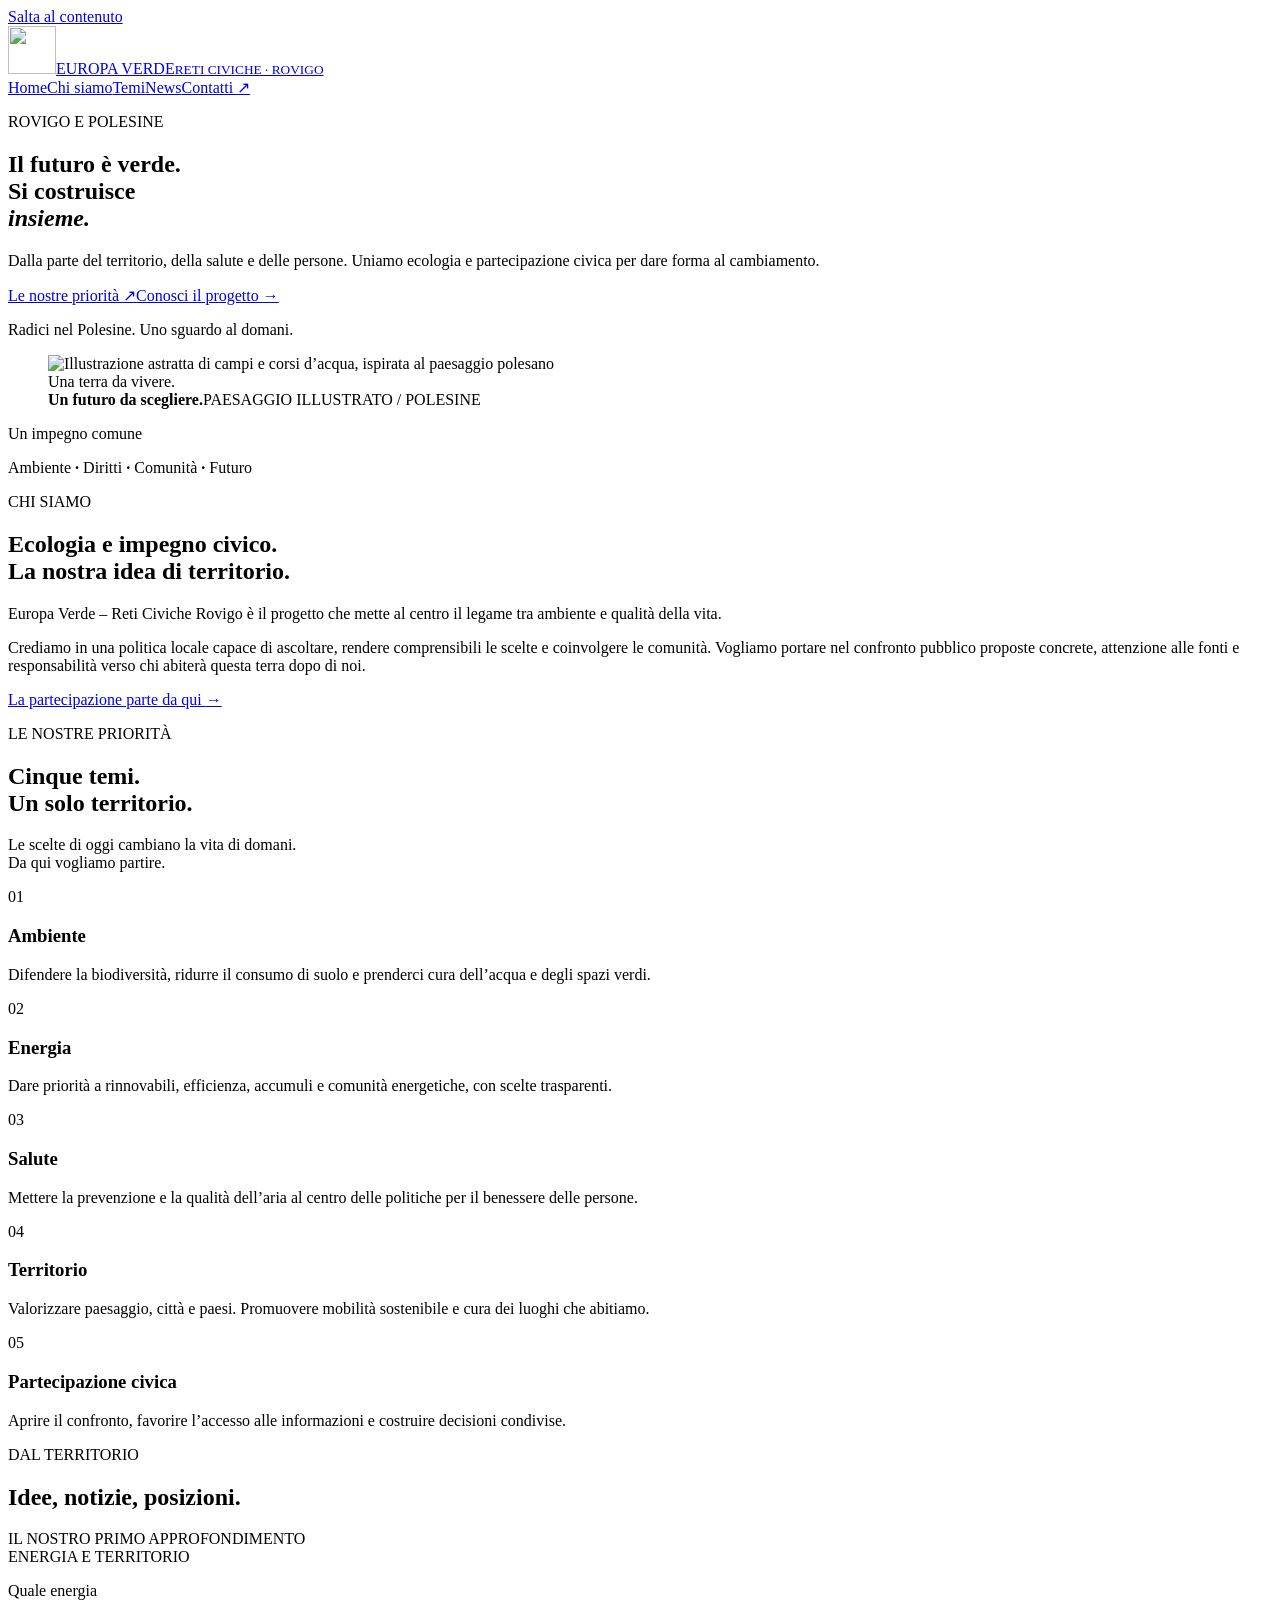
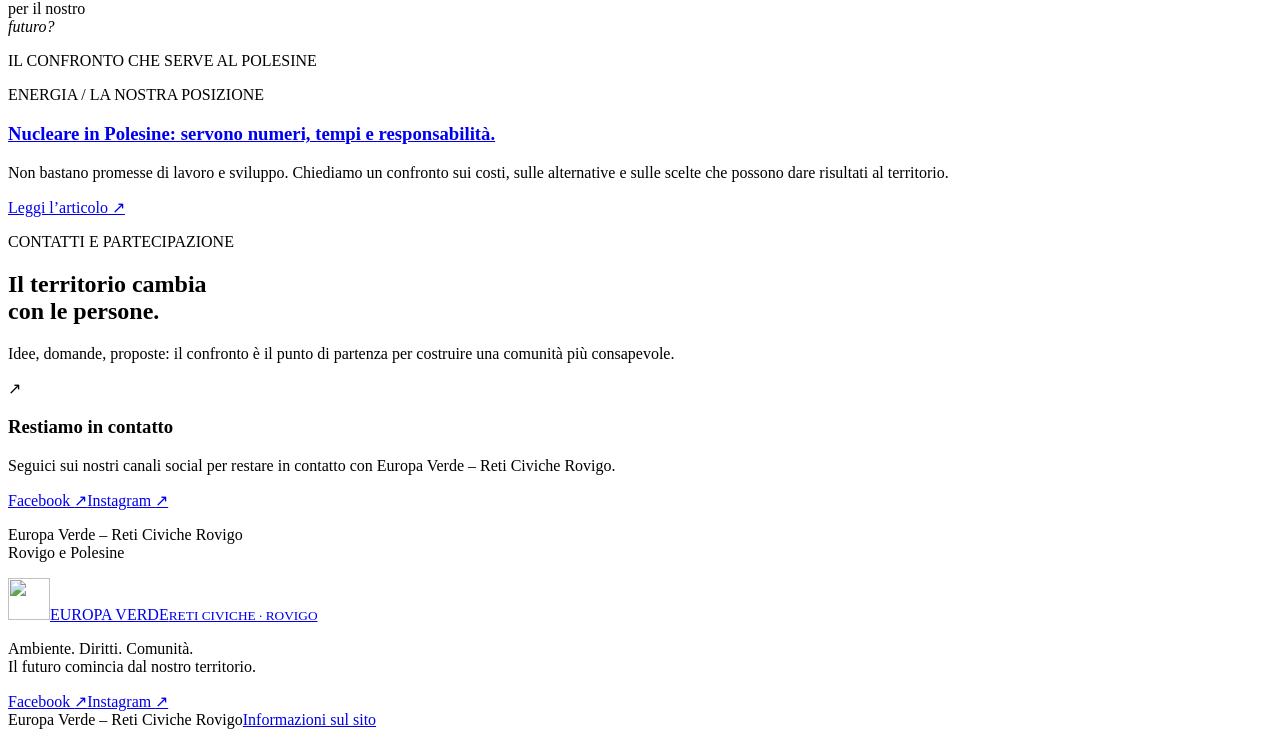
==== index.html @ 2b129eee "Pubblica sito: home" ====
<!doctype html>
<html lang="it"><head><meta charset="utf-8"><meta name="viewport" content="width=device-width, initial-scale=1"><meta name="theme-color" content="#164f3b"><title>Europa Verde – Reti Civiche Rovigo</title><meta name="description" content="Ambiente, energia, salute, territorio e partecipazione civica. Idee e proposte per il futuro di Rovigo e del Polesine."><meta property="og:title" content="Europa Verde – Reti Civiche Rovigo"><meta property="og:description" content="Ambiente, energia, salute, territorio e partecipazione civica. Idee e proposte per il futuro di Rovigo e del Polesine."><meta property="og:locale" content="it_IT"><meta property="og:type" content="website"><link rel="icon" href="assets/img/logo-europa-verde-rovigo.jpg" type="image/jpeg"><link rel="stylesheet" href="assets/css/style.css"><script src="assets/js/main.js" defer></script></head><body><a class="skip" href="#contenuto">Salta al contenuto</a><header class="site-header"><div class="wrap header-inner"><a class="brand" href="index.html" aria-label="Europa Verde – Reti Civiche Rovigo, home"><img src="assets/img/logo-europa-verde-rovigo.jpg" width="48" height="48" alt=""><span>EUROPA VERDE<small>RETI CIVICHE · ROVIGO</small></span></a><button class="menu-toggle" type="button" aria-controls="menu" aria-expanded="false" hidden>Menu <span aria-hidden="true">☰</span></button><nav id="menu" aria-label="Navigazione principale"><a href="index.html" aria-current="page">Home</a><a href="#chi-siamo">Chi siamo</a><a href="#temi">Temi</a><a href="#news">News</a><a class="nav-contact" href="#contatti">Contatti <span aria-hidden="true">↗</span></a></nav></div></header><main id="contenuto"><section class="hero wrap" aria-labelledby="hero-title"><div class="hero-copy"><p class="eyebrow"><span class="dot"></span> ROVIGO E POLESINE</p><h1 id="hero-title">Il futuro è verde.<br> Si costruisce<br>  <em>insieme.</em></h1><p class="lead">Dalla parte del territorio, della salute e delle persone. Uniamo ecologia e partecipazione civica per dare forma al cambiamento.</p><div class="actions"><a class="button" href="#temi">Le nostre priorità <span aria-hidden="true">↗</span></a><a class="text-link" href="#chi-siamo">Conosci il progetto <span aria-hidden="true">→</span></a></div><p class="hero-note">Radici nel Polesine. Uno sguardo al domani.</p></div><figure class="hero-art"><img src="assets/img/polesine.svg" width="800" height="880" alt="Illustrazione astratta di campi e corsi d’acqua, ispirata al paesaggio polesano"><figcaption>Una terra da vivere.<br> <strong>Un futuro da scegliere.</strong><span>PAESAGGIO ILLUSTRATO / POLESINE</span></figcaption></figure></section>
<div class="values-band"><div class="wrap"><span>Un impegno comune</span><p>Ambiente <b>·</b> Diritti <b>·</b> Comunità <b>·</b> Futuro</p></div></div>
<section id="chi-siamo" class="wrap section about"><div><p class="eyebrow">CHI SIAMO</p><h2>Ecologia e impegno civico.<br> La nostra idea di territorio.</h2></div><div><p class="large-copy">Europa Verde – Reti Civiche Rovigo è il progetto che mette al centro il legame tra ambiente e qualità della vita.</p><p>Crediamo in una politica locale capace di ascoltare, rendere comprensibili le scelte e coinvolgere le comunità. Vogliamo portare nel confronto pubblico proposte concrete, attenzione alle fonti e responsabilità verso chi abiterà questa terra dopo di noi.</p><a class="text-link" href="#contatti">La partecipazione parte da qui <span aria-hidden="true">→</span></a></div></section>
<section id="temi" class="themes section"><div class="wrap"><div class="section-heading"><div><p class="eyebrow">LE NOSTRE PRIORITÀ</p><h2>Cinque temi.<br> Un solo territorio.</h2></div><p>Le scelte di oggi cambiano la vita di domani.<br> Da qui vogliamo partire.</p></div><div class="theme-grid"><article class="theme"><span class="theme-number">01</span><h3>Ambiente</h3><p>Difendere la biodiversità, ridurre il consumo di suolo e prenderci cura dell’acqua e degli spazi verdi.</p></article><article class="theme"><span class="theme-number">02</span><h3>Energia</h3><p>Dare priorità a rinnovabili, efficienza, accumuli e comunità energetiche, con scelte trasparenti.</p></article><article class="theme"><span class="theme-number">03</span><h3>Salute</h3><p>Mettere la prevenzione e la qualità dell’aria al centro delle politiche per il benessere delle persone.</p></article><article class="theme"><span class="theme-number">04</span><h3>Territorio</h3><p>Valorizzare paesaggio, città e paesi. Promuovere mobilità sostenibile e cura dei luoghi che abitiamo.</p></article><article class="theme"><span class="theme-number">05</span><h3>Partecipazione civica</h3><p>Aprire il confronto, favorire l’accesso alle informazioni e costruire decisioni condivise.</p></article></div></div></section>
<section id="news" class="wrap section"><div class="section-heading"><div><p class="eyebrow">DAL TERRITORIO</p><h2>Idee, notizie, posizioni.</h2></div><span class="section-label">IL NOSTRO PRIMO APPROFONDIMENTO</span></div><article class="news-feature"><div class="news-visual" aria-hidden="true"><span>ENERGIA E TERRITORIO</span><p>Quale energia<br> per il nostro<br> <em>futuro?</em></p><div class="orb"></div><span>IL CONFRONTO CHE SERVE AL POLESINE</span></div><div class="news-copy"><p class="eyebrow">ENERGIA <span class="separator">/</span> LA NOSTRA POSIZIONE</p><h3><a href="article-nucleare.html">Nucleare in Polesine: servono numeri, tempi e responsabilità.</a></h3><p>Non bastano promesse di lavoro e sviluppo. Chiediamo un confronto sui costi, sulle alternative e sulle scelte che possono dare risultati al territorio.</p><a class="text-link" href="article-nucleare.html">Leggi l’articolo <span aria-hidden="true">↗</span></a></div></article></section>
<section id="contatti" class="contact section"><div class="wrap contact-inner"><div><p class="eyebrow">CONTATTI E PARTECIPAZIONE</p><h2>Il territorio cambia<br> con le persone.</h2><p>Idee, domande, proposte: il confronto è il punto di partenza per costruire una comunità più consapevole.</p></div><div class="contact-panel"><span class="contact-symbol" aria-hidden="true">↗</span><h3>Restiamo in contatto</h3><p>Seguici sui nostri canali social per restare in contatto con Europa Verde – Reti Civiche Rovigo.</p><nav class="social-links" aria-label="Canali social"><a href="https://www.facebook.com/VerdiRetiCivichePolesine">Facebook <span aria-hidden="true">↗</span></a><a href="https://www.instagram.com/verdi_reticiviche/">Instagram <span aria-hidden="true">↗</span></a></nav><p class="small">Europa Verde – Reti Civiche Rovigo<br> Rovigo e Polesine</p></div></div></section></main><footer class="site-footer"><div class="wrap footer-top"><a class="brand" href="index.html"><img src="assets/img/logo-europa-verde-rovigo.jpg" width="42" height="42" alt=""><span>EUROPA VERDE<small>RETI CIVICHE · ROVIGO</small></span></a><p>Ambiente. Diritti. Comunità.<br> Il futuro comincia dal nostro territorio.</p><nav class="social-links" aria-label="Canali social"><a href="https://www.facebook.com/VerdiRetiCivichePolesine">Facebook <span aria-hidden="true">↗</span></a><a href="https://www.instagram.com/verdi_reticiviche/">Instagram <span aria-hidden="true">↗</span></a></nav></div><div class="wrap footer-bottom"><span>Europa Verde – Reti Civiche Rovigo</span><span><a href="privacy.html">Informazioni sul sito</a></span></div></footer></body></html>
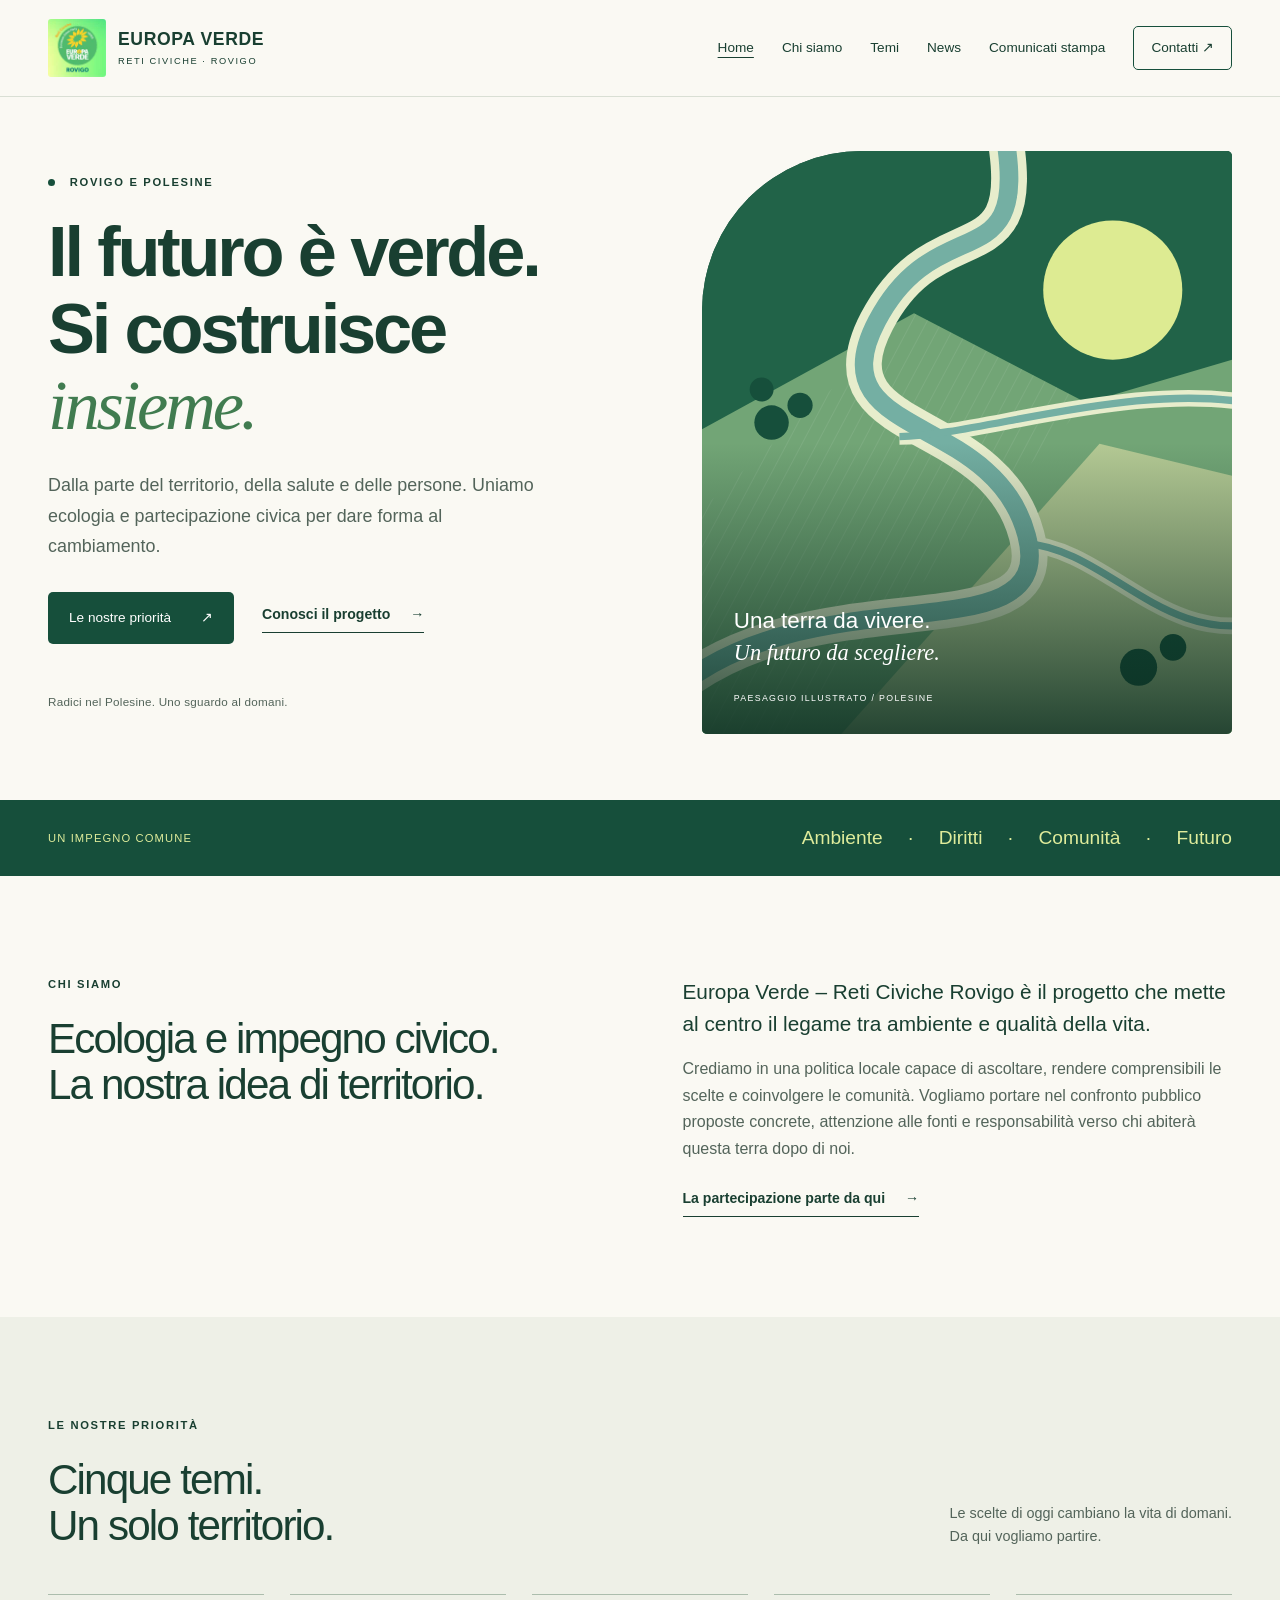
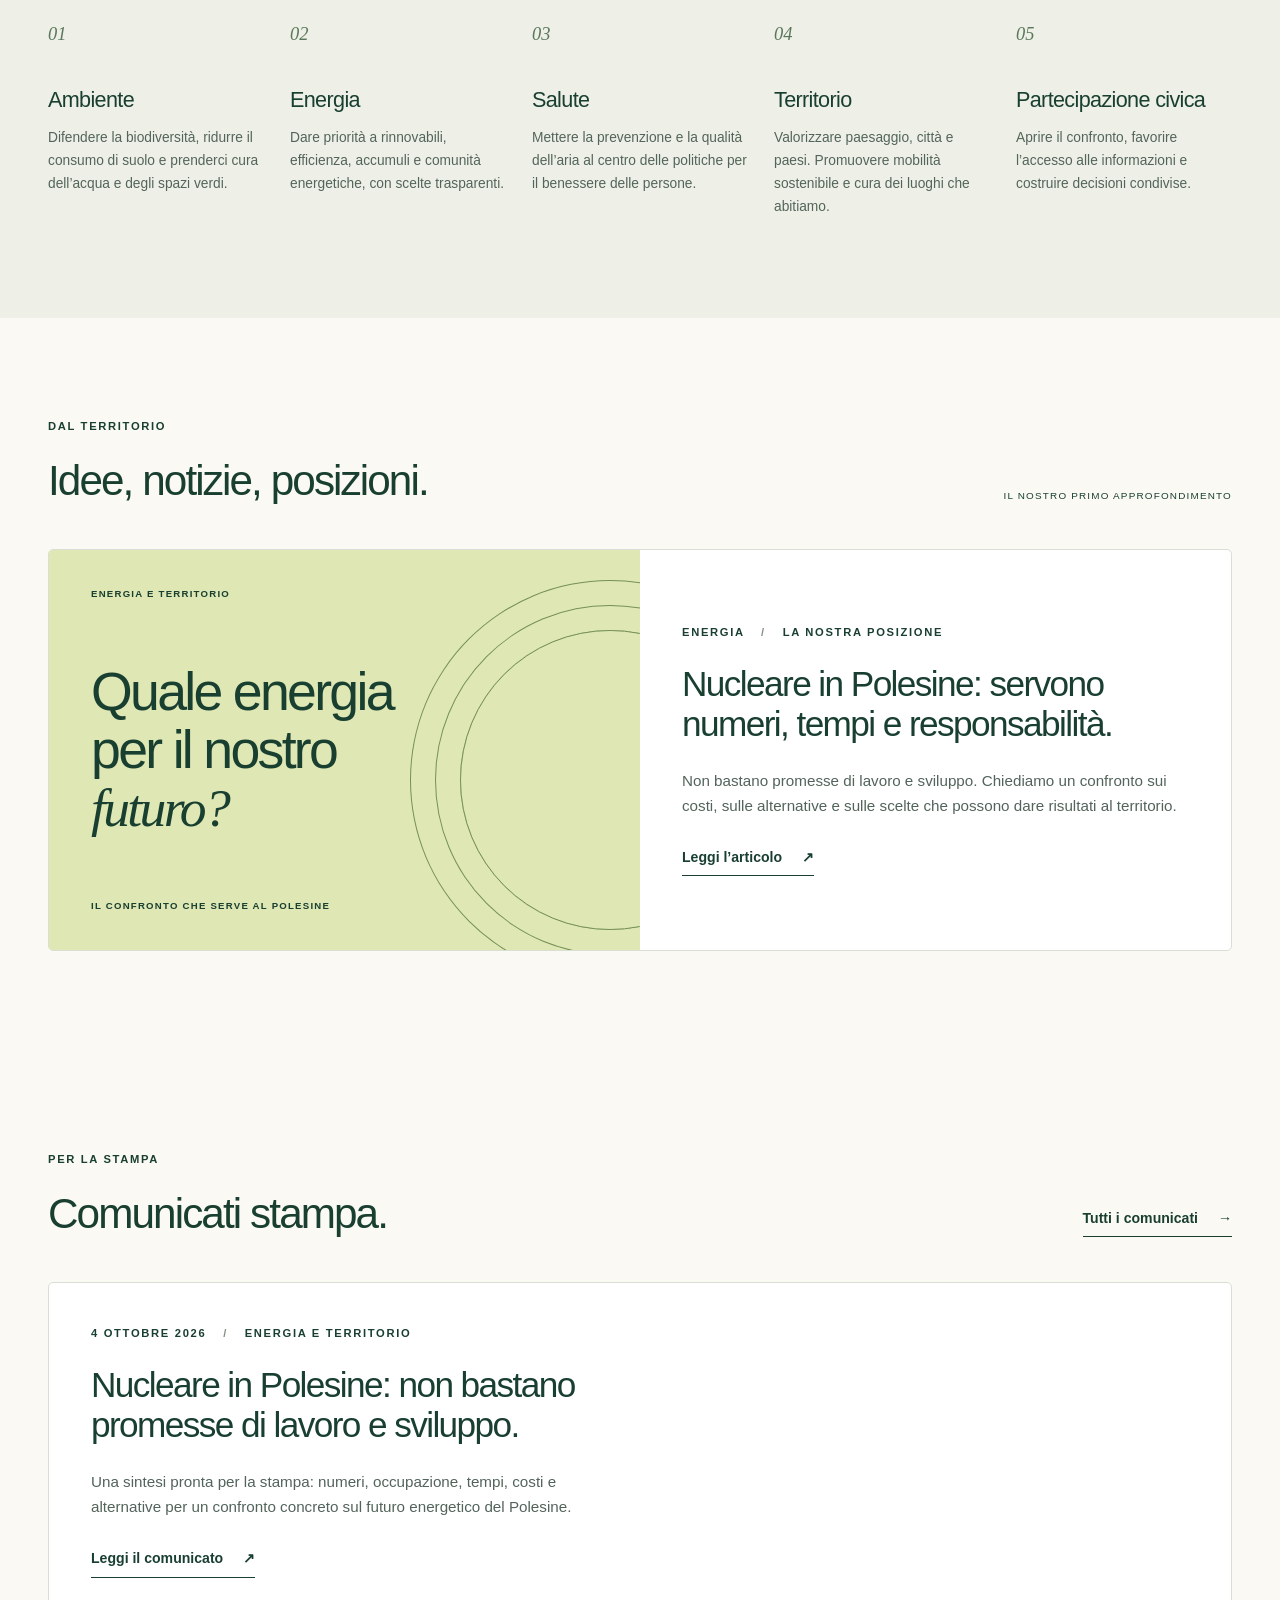
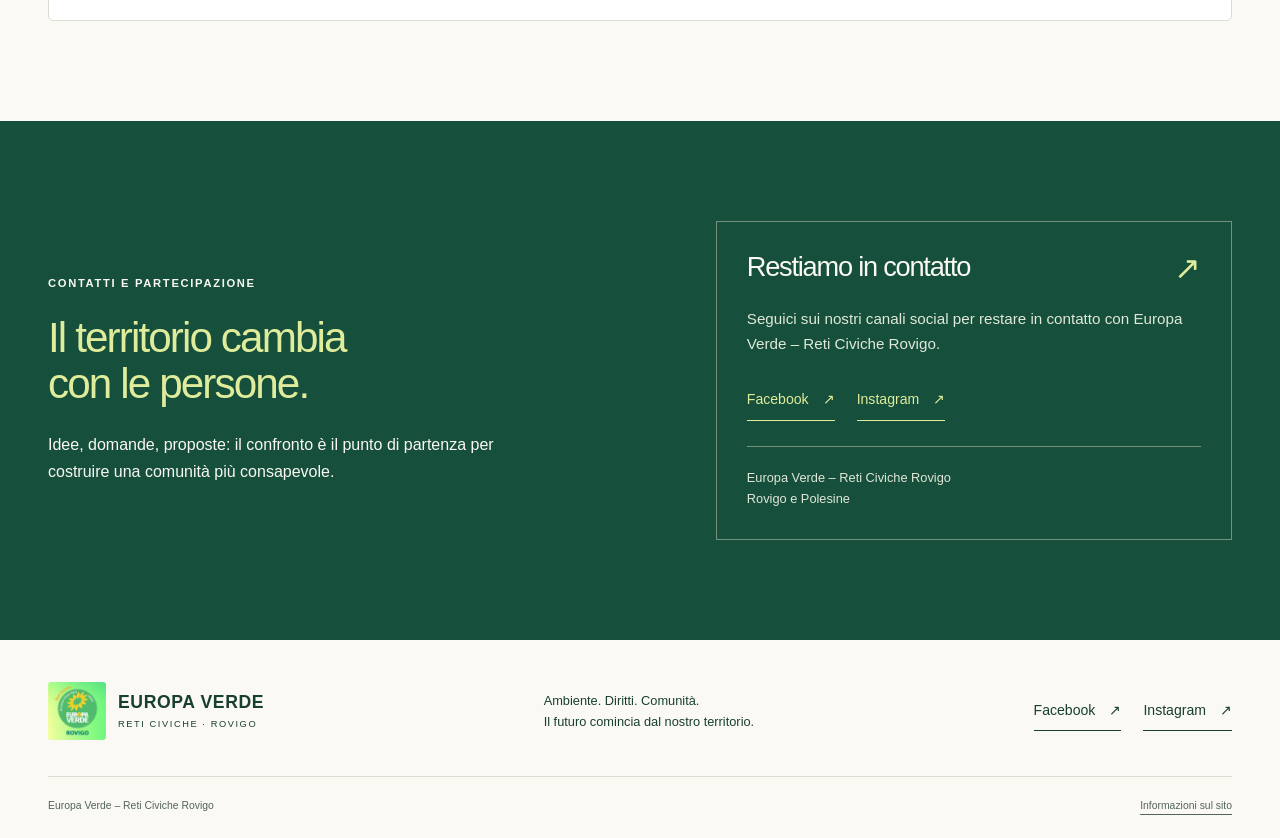
==== commit 39fb48fd: "Collega comunicati stampa dalla home" ====
--- a/index.html
+++ b/index.html
@@ -1,7 +1,2 @@
 <!doctype html>
-<html lang="it"><head><meta charset="utf-8"><meta name="viewport" content="width=device-width, initial-scale=1"><meta name="theme-color" content="#164f3b"><title>Europa Verde – Reti Civiche Rovigo</title><meta name="description" content="Ambiente, energia, salute, territorio e partecipazione civica. Idee e proposte per il futuro di Rovigo e del Polesine."><meta property="og:title" content="Europa Verde – Reti Civiche Rovigo"><meta property="og:description" content="Ambiente, energia, salute, territorio e partecipazione civica. Idee e proposte per il futuro di Rovigo e del Polesine."><meta property="og:locale" content="it_IT"><meta property="og:type" content="website"><link rel="icon" href="assets/img/logo-europa-verde-rovigo.jpg" type="image/jpeg"><link rel="stylesheet" href="assets/css/style.css"><script src="assets/js/main.js" defer></script></head><body><a class="skip" href="#contenuto">Salta al contenuto</a><header class="site-header"><div class="wrap header-inner"><a class="brand" href="index.html" aria-label="Europa Verde – Reti Civiche Rovigo, home"><img src="assets/img/logo-europa-verde-rovigo.jpg" width="48" height="48" alt=""><span>EUROPA VERDE<small>RETI CIVICHE · ROVIGO</small></span></a><button class="menu-toggle" type="button" aria-controls="menu" aria-expanded="false" hidden>Menu <span aria-hidden="true">☰</span></button><nav id="menu" aria-label="Navigazione principale"><a href="index.html" aria-current="page">Home</a><a href="#chi-siamo">Chi siamo</a><a href="#temi">Temi</a><a href="#news">News</a><a class="nav-contact" href="#contatti">Contatti <span aria-hidden="true">↗</span></a></nav></div></header><main id="contenuto"><section class="hero wrap" aria-labelledby="hero-title"><div class="hero-copy"><p class="eyebrow"><span class="dot"></span> ROVIGO E POLESINE</p><h1 id="hero-title">Il futuro è verde.<br> Si costruisce<br>  <em>insieme.</em></h1><p class="lead">Dalla parte del territorio, della salute e delle persone. Uniamo ecologia e partecipazione civica per dare forma al cambiamento.</p><div class="actions"><a class="button" href="#temi">Le nostre priorità <span aria-hidden="true">↗</span></a><a class="text-link" href="#chi-siamo">Conosci il progetto <span aria-hidden="true">→</span></a></div><p class="hero-note">Radici nel Polesine. Uno sguardo al domani.</p></div><figure class="hero-art"><img src="assets/img/polesine.svg" width="800" height="880" alt="Illustrazione astratta di campi e corsi d’acqua, ispirata al paesaggio polesano"><figcaption>Una terra da vivere.<br> <strong>Un futuro da scegliere.</strong><span>PAESAGGIO ILLUSTRATO / POLESINE</span></figcaption></figure></section>
-<div class="values-band"><div class="wrap"><span>Un impegno comune</span><p>Ambiente <b>·</b> Diritti <b>·</b> Comunità <b>·</b> Futuro</p></div></div>
-<section id="chi-siamo" class="wrap section about"><div><p class="eyebrow">CHI SIAMO</p><h2>Ecologia e impegno civico.<br> La nostra idea di territorio.</h2></div><div><p class="large-copy">Europa Verde – Reti Civiche Rovigo è il progetto che mette al centro il legame tra ambiente e qualità della vita.</p><p>Crediamo in una politica locale capace di ascoltare, rendere comprensibili le scelte e coinvolgere le comunità. Vogliamo portare nel confronto pubblico proposte concrete, attenzione alle fonti e responsabilità verso chi abiterà questa terra dopo di noi.</p><a class="text-link" href="#contatti">La partecipazione parte da qui <span aria-hidden="true">→</span></a></div></section>
-<section id="temi" class="themes section"><div class="wrap"><div class="section-heading"><div><p class="eyebrow">LE NOSTRE PRIORITÀ</p><h2>Cinque temi.<br> Un solo territorio.</h2></div><p>Le scelte di oggi cambiano la vita di domani.<br> Da qui vogliamo partire.</p></div><div class="theme-grid"><article class="theme"><span class="theme-number">01</span><h3>Ambiente</h3><p>Difendere la biodiversità, ridurre il consumo di suolo e prenderci cura dell’acqua e degli spazi verdi.</p></article><article class="theme"><span class="theme-number">02</span><h3>Energia</h3><p>Dare priorità a rinnovabili, efficienza, accumuli e comunità energetiche, con scelte trasparenti.</p></article><article class="theme"><span class="theme-number">03</span><h3>Salute</h3><p>Mettere la prevenzione e la qualità dell’aria al centro delle politiche per il benessere delle persone.</p></article><article class="theme"><span class="theme-number">04</span><h3>Territorio</h3><p>Valorizzare paesaggio, città e paesi. Promuovere mobilità sostenibile e cura dei luoghi che abitiamo.</p></article><article class="theme"><span class="theme-number">05</span><h3>Partecipazione civica</h3><p>Aprire il confronto, favorire l’accesso alle informazioni e costruire decisioni condivise.</p></article></div></div></section>
-<section id="news" class="wrap section"><div class="section-heading"><div><p class="eyebrow">DAL TERRITORIO</p><h2>Idee, notizie, posizioni.</h2></div><span class="section-label">IL NOSTRO PRIMO APPROFONDIMENTO</span></div><article class="news-feature"><div class="news-visual" aria-hidden="true"><span>ENERGIA E TERRITORIO</span><p>Quale energia<br> per il nostro<br> <em>futuro?</em></p><div class="orb"></div><span>IL CONFRONTO CHE SERVE AL POLESINE</span></div><div class="news-copy"><p class="eyebrow">ENERGIA <span class="separator">/</span> LA NOSTRA POSIZIONE</p><h3><a href="article-nucleare.html">Nucleare in Polesine: servono numeri, tempi e responsabilità.</a></h3><p>Non bastano promesse di lavoro e sviluppo. Chiediamo un confronto sui costi, sulle alternative e sulle scelte che possono dare risultati al territorio.</p><a class="text-link" href="article-nucleare.html">Leggi l’articolo <span aria-hidden="true">↗</span></a></div></article></section>
-<section id="contatti" class="contact section"><div class="wrap contact-inner"><div><p class="eyebrow">CONTATTI E PARTECIPAZIONE</p><h2>Il territorio cambia<br> con le persone.</h2><p>Idee, domande, proposte: il confronto è il punto di partenza per costruire una comunità più consapevole.</p></div><div class="contact-panel"><span class="contact-symbol" aria-hidden="true">↗</span><h3>Restiamo in contatto</h3><p>Seguici sui nostri canali social per restare in contatto con Europa Verde – Reti Civiche Rovigo.</p><nav class="social-links" aria-label="Canali social"><a href="https://www.facebook.com/VerdiRetiCivichePolesine">Facebook <span aria-hidden="true">↗</span></a><a href="https://www.instagram.com/verdi_reticiviche/">Instagram <span aria-hidden="true">↗</span></a></nav><p class="small">Europa Verde – Reti Civiche Rovigo<br> Rovigo e Polesine</p></div></div></section></main><footer class="site-footer"><div class="wrap footer-top"><a class="brand" href="index.html"><img src="assets/img/logo-europa-verde-rovigo.jpg" width="42" height="42" alt=""><span>EUROPA VERDE<small>RETI CIVICHE · ROVIGO</small></span></a><p>Ambiente. Diritti. Comunità.<br> Il futuro comincia dal nostro territorio.</p><nav class="social-links" aria-label="Canali social"><a href="https://www.facebook.com/VerdiRetiCivichePolesine">Facebook <span aria-hidden="true">↗</span></a><a href="https://www.instagram.com/verdi_reticiviche/">Instagram <span aria-hidden="true">↗</span></a></nav></div><div class="wrap footer-bottom"><span>Europa Verde – Reti Civiche Rovigo</span><span><a href="privacy.html">Informazioni sul sito</a></span></div></footer></body></html>+<html lang="it"><head><meta charset="utf-8"><meta name="viewport" content="width=device-width, initial-scale=1"><meta name="theme-color" content="#164f3b"><title>Europa Verde – Reti Civiche Rovigo</title><meta name="description" content="Ambiente, energia, salute, territorio e partecipazione civica. Idee e proposte per il futuro di Rovigo e del Polesine."><meta property="og:title" content="Europa Verde – Reti Civiche Rovigo"><meta property="og:description" content="Ambiente, energia, salute, territorio e partecipazione civica. Idee e proposte per il futuro di Rovigo e del Polesine."><meta property="og:locale" content="it_IT"><meta property="og:type" content="website"><link rel="icon" href="assets/img/logo-europa-verde-rovigo.jpg" type="image/jpeg"><link rel="stylesheet" href="assets/css/style.css"><script src="assets/js/main.js" defer></script></head><body><a class="skip" href="#contenuto">Salta al contenuto</a><header class="site-header"><div class="wrap header-inner"><a class="brand" href="index.html" aria-label="Europa Verde – Reti Civiche Rovigo, home"><img src="assets/img/logo-europa-verde-rovigo.jpg" width="48" height="48" alt=""><span>EUROPA VERDE<small>RETI CIVICHE · ROVIGO</small></span></a><button class="menu-toggle" type="button" aria-controls="menu" aria-expanded="false" hidden>Menu <span aria-hidden="true">☰</span></button><nav id="menu" aria-label="Navigazione principale"><a href="index.html" aria-current="page">Home</a><a href="#chi-siamo">Chi siamo</a><a href="#temi">Temi</a><a href="#news">News</a><a href="#comunicati">Comunicati stampa</a><a class="nav-contact" href="#contatti">Contatti <span aria-hidden="true">↗</span></a></nav></div></header><main id="contenuto"><section class="hero wrap" aria-labelledby="hero-title"><div class="hero-copy"><p class="eyebrow"><span class="dot"></span> ROVIGO E POLESINE</p><h1 id="hero-title">Il futuro è verde.<br> Si costruisce<br>  <em>insieme.</em></h1><p class="lead">Dalla parte del territorio, della salute e delle persone. Uniamo ecologia e partecipazione civica per dare forma al cambiamento.</p><div class="actions"><a class="button" href="#temi">Le nostre priorità <span aria-hidden="true">↗</span></a><a class="text-link" href="#chi-siamo">Conosci il progetto <span aria-hidden="true">→</span></a></div><p class="hero-note">Radici nel Polesine. Uno sguardo al domani.</p></div><figure class="hero-art"><img src="assets/img/polesine.svg" width="800" height="880" alt="Illustrazione astratta di campi e corsi d’acqua, ispirata al paesaggio polesano"><figcaption>Una terra da vivere.<br> <strong>Un futuro da scegliere.</strong><span>PAESAGGIO ILLUSTRATO / POLESINE</span></figcaption></figure></section><div class="values-band"><div class="wrap"><span>Un impegno comune</span><p>Ambiente <b>·</b> Diritti <b>·</b> Comunità <b>·</b> Futuro</p></div></div><section id="chi-siamo" class="wrap section about"><div><p class="eyebrow">CHI SIAMO</p><h2>Ecologia e impegno civico.<br> La nostra idea di territorio.</h2></div><div><p class="large-copy">Europa Verde – Reti Civiche Rovigo è il progetto che mette al centro il legame tra ambiente e qualità della vita.</p><p>Crediamo in una politica locale capace di ascoltare, rendere comprensibili le scelte e coinvolgere le comunità. Vogliamo portare nel confronto pubblico proposte concrete, attenzione alle fonti e responsabilità verso chi abiterà questa terra dopo di noi.</p><a class="text-link" href="#contatti">La partecipazione parte da qui <span aria-hidden="true">→</span></a></div></section><section id="temi" class="themes section"><div class="wrap"><div class="section-heading"><div><p class="eyebrow">LE NOSTRE PRIORITÀ</p><h2>Cinque temi.<br> Un solo territorio.</h2></div><p>Le scelte di oggi cambiano la vita di domani.<br> Da qui vogliamo partire.</p></div><div class="theme-grid"><article class="theme"><span class="theme-number">01</span><h3>Ambiente</h3><p>Difendere la biodiversità, ridurre il consumo di suolo e prenderci cura dell’acqua e degli spazi verdi.</p></article><article class="theme"><span class="theme-number">02</span><h3>Energia</h3><p>Dare priorità a rinnovabili, efficienza, accumuli e comunità energetiche, con scelte trasparenti.</p></article><article class="theme"><span class="theme-number">03</span><h3>Salute</h3><p>Mettere la prevenzione e la qualità dell’aria al centro delle politiche per il benessere delle persone.</p></article><article class="theme"><span class="theme-number">04</span><h3>Territorio</h3><p>Valorizzare paesaggio, città e paesi. Promuovere mobilità sostenibile e cura dei luoghi che abitiamo.</p></article><article class="theme"><span class="theme-number">05</span><h3>Partecipazione civica</h3><p>Aprire il confronto, favorire l’accesso alle informazioni e costruire decisioni condivise.</p></article></div></div></section><section id="news" class="wrap section"><div class="section-heading"><div><p class="eyebrow">DAL TERRITORIO</p><h2>Idee, notizie, posizioni.</h2></div><span class="section-label">IL NOSTRO PRIMO APPROFONDIMENTO</span></div><article class="news-feature"><div class="news-visual" aria-hidden="true"><span>ENERGIA E TERRITORIO</span><p>Quale energia<br> per il nostro<br> <em>futuro?</em></p><div class="orb"></div><span>IL CONFRONTO CHE SERVE AL POLESINE</span></div><div class="news-copy"><p class="eyebrow">ENERGIA <span class="separator">/</span> LA NOSTRA POSIZIONE</p><h3><a href="article-nucleare.html">Nucleare in Polesine: servono numeri, tempi e responsabilità.</a></h3><p>Non bastano promesse di lavoro e sviluppo. Chiediamo un confronto sui costi, sulle alternative e sulle scelte che possono dare risultati al territorio.</p><a class="text-link" href="article-nucleare.html">Leggi l’articolo <span aria-hidden="true">↗</span></a></div></article></section><section id="comunicati" class="wrap section"><div class="section-heading"><div><p class="eyebrow">PER LA STAMPA</p><h2>Comunicati stampa.</h2></div><a class="text-link" href="comunicati-stampa.html">Tutti i comunicati <span aria-hidden="true">→</span></a></div><article class="news-feature"><div class="news-copy"><p class="eyebrow">4 OTTOBRE 2026 <span class="separator">/</span> ENERGIA E TERRITORIO</p><h3><a href="comunicati-stampa.html">Nucleare in Polesine: non bastano promesse di lavoro e sviluppo.</a></h3><p>Una sintesi pronta per la stampa: numeri, occupazione, tempi, costi e alternative per un confronto concreto sul futuro energetico del Polesine.</p><a class="text-link" href="comunicati-stampa.html">Leggi il comunicato <span aria-hidden="true">↗</span></a></article></section><section id="contatti" class="contact section"><div class="wrap contact-inner"><div><p class="eyebrow">CONTATTI E PARTECIPAZIONE</p><h2>Il territorio cambia<br> con le persone.</h2><p>Idee, domande, proposte: il confronto è il punto di partenza per costruire una comunità più consapevole.</p></div><div class="contact-panel"><span class="contact-symbol" aria-hidden="true">↗</span><h3>Restiamo in contatto</h3><p>Seguici sui nostri canali social per restare in contatto con Europa Verde – Reti Civiche Rovigo.</p><nav class="social-links" aria-label="Canali social"><a href="https://www.facebook.com/VerdiRetiCivichePolesine">Facebook <span aria-hidden="true">↗</span></a><a href="https://www.instagram.com/verdi_reticiviche/">Instagram <span aria-hidden="true">↗</span></a></nav><p class="small">Europa Verde – Reti Civiche Rovigo<br> Rovigo e Polesine</p></div></div></section></main><footer class="site-footer"><div class="wrap footer-top"><a class="brand" href="index.html"><img src="assets/img/logo-europa-verde-rovigo.jpg" width="42" height="42" alt=""><span>EUROPA VERDE<small>RETI CIVICHE · ROVIGO</small></span></a><p>Ambiente. Diritti. Comunità.<br> Il futuro comincia dal nostro territorio.</p><nav class="social-links" aria-label="Canali social"><a href="https://www.facebook.com/VerdiRetiCivichePolesine">Facebook <span aria-hidden="true">↗</span></a><a href="https://www.instagram.com/verdi_reticiviche/">Instagram <span aria-hidden="true">↗</span></a></nav></div><div class="wrap footer-bottom"><span>Europa Verde – Reti Civiche Rovigo</span><span><a href="privacy.html">Informazioni sul sito</a></span></div></footer></body></html>
--- a/assets/css/style.css
+++ b/assets/css/style.css
@@ -0,0 +1,13 @@
+/* Identità visiva: modificare qui colori e font. Nessuna dipendenza esterna. */
+:root{--green:#164f3b;--ink:#193f31;--paper:#faf9f3;--lime:#dfec9b;--muted:#53645a;--line:#d9dfd4;--white:#fff;--radius:5px}*{box-sizing:border-box}html{scroll-behavior:smooth;scroll-padding-top:108px}body{margin:0;background:var(--paper);color:var(--ink);font-family:Arial,Helvetica,sans-serif;line-height:1.65}img{max-width:100%;display:block}a{color:inherit;text-underline-offset:5px}button{font:inherit;cursor:pointer}a,button{-webkit-tap-highlight-color:transparent}a:focus-visible,button:focus-visible{outline:3px solid #aa551d;outline-offset:5px}h1,h2,h3,p,figure{margin:0}h1,h2,h3{line-height:1.09;letter-spacing:-.045em}h1{font-size:clamp(3rem,5.5vw,5.5rem);font-weight:600}h2{font-size:clamp(2rem,3.3vw,3.3rem);font-weight:500}h3{font-weight:500}em{font-family:Georgia,serif;font-weight:400}p+p{margin-top:1em}.wrap{width:min(1240px,calc(100% - 96px));margin-inline:auto}.section{padding-block:100px}.eyebrow{font-size:.7rem;font-weight:700;letter-spacing:.15em;line-height:1.6;margin-bottom:22px}.small{font-size:.82rem;color:var(--muted)}.skip{position:fixed;left:12px;top:-100px;background:white;padding:14px;z-index:99}.skip:focus{top:10px}.site-header{position:sticky;top:0;background:rgba(250,249,243,.97);border-bottom:1px solid var(--line);z-index:10}.header-inner{display:flex;align-items:center;justify-content:space-between;min-height:96px;gap:24px}.brand{display:flex;align-items:center;gap:12px;text-decoration:none;line-height:1.25;font-size:1.1rem;font-weight:800;letter-spacing:.035em;flex-shrink:0}.brand small{display:block;font-size:.58rem;letter-spacing:.17em;font-weight:500;margin-top:5px}.site-header nav{display:flex;gap:28px;align-items:center;font-size:.85rem}.site-header nav a{text-decoration:none}.site-header nav a:hover,.site-header nav a[aria-current]{text-decoration:underline}.nav-contact{border:1px solid var(--green);padding:10px 17px;border-radius:var(--radius)}.menu-toggle{background:transparent;border:1px solid var(--line);padding:8px 12px}.hero{display:grid;grid-template-columns:1.12fr 1fr;gap:60px;align-items:center;padding-block:54px 66px}.hero-copy{padding-block:20px}.dot{display:inline-block;width:7px;height:7px;border-radius:50%;background:var(--green);margin-right:10px}.lead{font-size:1.12rem;line-height:1.7;color:var(--muted);max-width:500px;margin-top:26px}.hero h1 em{color:#417c50}.actions{display:flex;align-items:center;gap:28px;margin-top:30px;flex-wrap:wrap}.button{display:inline-flex;gap:30px;align-items:center;background:var(--green);color:white;padding:15px 21px;border-radius:var(--radius);text-decoration:none;font-size:.85rem}.button:hover{background:#27644b}.text-link{font-size:.88rem;font-weight:700;text-decoration:none;border-bottom:1px solid currentColor;padding-bottom:6px;display:inline-block}.text-link span{margin-left:16px}.hero-note{margin-top:48px;font-size:.73rem;letter-spacing:.02em;color:var(--muted)}.hero-art{position:relative;overflow:hidden;border-radius:160px 5px 5px 5px;align-self:stretch;min-height:520px;background:var(--green)}.hero-art img{width:100%;height:100%;object-fit:cover}.hero-art:after{content:'';position:absolute;inset:50% 0 0;background:linear-gradient(transparent,rgba(10,44,32,.84))}.hero-art figcaption{position:absolute;left:32px;bottom:30px;color:white;z-index:1;font-size:1.4rem;line-height:1.4}.hero-art figcaption strong{font-family:Georgia,serif;font-weight:400;font-style:italic}.hero-art figcaption span{display:block;font-size:.55rem;letter-spacing:.15em;margin-top:24px}.values-band{background:var(--green);color:var(--lime);padding-block:22px}.values-band .wrap{display:flex;justify-content:space-between;align-items:center;gap:20px}.values-band span{font-size:.7rem;letter-spacing:.1em;text-transform:uppercase}.values-band p{font-size:1.2rem;word-spacing:5px}.values-band b{padding-inline:15px;font-weight:400}.about{display:grid;grid-template-columns:1fr 1fr;gap:85px}.about p:not(.eyebrow){color:var(--muted)}.about .large-copy{font-size:1.3rem;color:var(--ink)!important;line-height:1.55}.about .text-link{margin-top:25px}.themes{background:#eef0e7}.section-heading{display:flex;align-items:end;justify-content:space-between;gap:30px;margin-bottom:45px}.section-heading>p{font-size:.9rem;color:var(--muted)}.theme-grid{display:grid;grid-template-columns:repeat(5,1fr);gap:26px}.theme{border-top:1px solid #acbdad;padding-top:24px}.theme-number{font-family:Georgia,serif;font-style:italic;font-size:1.15rem;color:#59775a}.theme h3{font-size:1.35rem;margin:38px 0 14px;letter-spacing:-.03em;line-height:1.2}.theme p{font-size:.86rem;color:var(--muted)}.section-label{font-size:.62rem;letter-spacing:.12em}.news-feature{display:grid;grid-template-columns:1fr 1fr;background:white;border:1px solid var(--line);border-radius:var(--radius);overflow:hidden}.news-visual{background:#dfe8b4;padding:36px 42px;position:relative;overflow:hidden;display:flex;flex-direction:column;justify-content:space-between;min-height:400px}.news-visual span{font-size:.6rem;font-weight:700;letter-spacing:.13em;z-index:1}.news-visual p{font-size:3.35rem;line-height:1.08;letter-spacing:-.05em;z-index:1;margin:25px 0}.orb{position:absolute;width:300px;height:300px;border:1px solid #759057;border-radius:50%;right:-120px;bottom:20px;box-shadow:0 0 0 24px #dfe8b4,0 0 0 25px #759057,0 0 0 49px #dfe8b4,0 0 0 50px #759057}.news-copy{padding:42px;display:flex;flex-direction:column;align-items:start;justify-content:center}.news-copy h3{font-size:2.2rem;line-height:1.14}.news-copy h3 a{text-decoration:none}.news-copy h3 a:hover{text-decoration:underline}.news-copy>p:not(.eyebrow){margin-top:24px;color:var(--muted);font-size:.95rem}.news-copy .text-link{margin-top:28px}.separator{padding-inline:12px;color:#829184}.contact{background:var(--green);color:var(--paper)}.contact-inner{display:grid;grid-template-columns:1.1fr 1fr;gap:100px;align-items:center}.contact h2{color:var(--lime)}.contact-inner>div>p:not(.eyebrow){max-width:460px;margin-top:25px}.contact-panel{border:1px solid #73927e;padding:30px}.contact-panel h3{font-size:1.7rem}.contact-symbol{float:right;font-size:2rem;color:var(--lime);line-height:1}.contact-panel p{color:#e0e8d9;font-size:.95rem}.contact-panel .small{border-top:1px solid #73927e;padding-top:20px;font-size:.8rem}.site-footer{padding-block:42px 24px}.footer-top{display:flex;justify-content:space-between;align-items:center;gap:25px}.footer-top>p,.footer-top>a:last-child{font-size:.8rem}.footer-bottom{display:flex;justify-content:space-between;gap:16px;border-top:1px solid var(--line);margin-top:36px;padding-top:20px;font-size:.65rem;color:var(--muted)}.breadcrumb{display:flex;gap:15px;flex-wrap:wrap;font-size:.73rem;padding-block:30px}.breadcrumb a{text-decoration:none}.article-header{padding-block:35px 50px}.article-header h1{font-size:clamp(2.6rem,5.2vw,5rem);max-width:1050px}.article-header .lead{max-width:780px}.article-meta{border-top:1px solid var(--line);margin-top:35px;padding-top:20px;display:flex;gap:35px;font-size:.75rem;color:var(--muted);flex-wrap:wrap}.article-layout{display:grid;grid-template-columns:240px minmax(0,760px);gap:80px;justify-content:space-between;padding-block:15px 90px}.article-aside{position:sticky;top:135px;align-self:start}.article-aside nav{display:flex;flex-direction:column;gap:14px;font-size:.8rem}.article-aside nav a{text-decoration:none}.article-aside nav a:hover{text-decoration:underline}.copy-link{background:none;border:0;border-bottom:1px solid var(--green);padding:0 0 7px;color:var(--green);font-size:.8rem;margin-top:36px}.article-body{font-family:Georgia,serif;font-size:1.1rem;line-height:1.85}.article-body section+section{margin-top:45px}.article-body h2{font-family:Arial,Helvetica,sans-serif;font-size:1.8rem;margin:0 0 23px;line-height:1.2}.article-body p+h2{margin-top:35px}.article-body a{overflow-wrap:anywhere;text-decoration-thickness:1px}.article-body blockquote{margin:35px 0;padding:28px 32px;border-left:4px solid var(--green);background:#eaf0d7;font-size:1.5rem;line-height:1.4}.article-body blockquote cite{display:block;font: .7rem/1.6 Arial,sans-serif;margin-top:20px}.article-body li{padding-left:5px;margin-bottom:15px}.article-body ul,.article-body ol{padding-left:25px}.sources{border-top:1px solid var(--line);padding-top:35px;font: .92rem/1.8 Arial,sans-serif}.sources .eyebrow{font-family:Arial,sans-serif}.back-link{margin-top:35px;font-family:Arial,sans-serif}.legal{max-width:800px}.legal h1{font-size:3rem;margin-bottom:30px}.legal h2{font-size:1.6rem;margin:32px 0 18px}.legal>.text-link{margin-top:30px}[hidden]{display:none!important}
+@media(min-width:821px){.menu-toggle{display:none}}@media(max-width:1100px){.wrap{width:calc(100% - 56px)}.site-header nav{gap:18px}.hero{gap:32px}.theme-grid{gap:18px}.theme h3{font-size:1.15rem}.article-layout{gap:40px;grid-template-columns:200px minmax(0,1fr)}}
+@media(max-width:820px){html{scroll-padding-top:95px}.wrap{width:calc(100% - 40px)}.header-inner{min-height:80px;flex-wrap:wrap;padding-block:14px;gap:16px}.brand{font-size:.96rem}.brand img{width:40px;height:40px}.site-header nav{width:100%;flex-wrap:wrap;gap:14px 22px;padding-bottom:8px}.site-header nav[data-collapsed="true"]{display:none}.section{padding-block:64px}.hero{grid-template-columns:1fr;padding-block:35px 40px;gap:25px}.hero h1{font-size:clamp(3.2rem,9vw,4.8rem)}.hero h1 br:nth-of-type(2){display:none}.hero-art{min-height:0;height:370px;border-radius:100px 4px 4px 4px}.hero-art img{object-position:center 38%}.hero-note{margin-top:27px}.values-band .wrap{align-items:start;flex-direction:column;gap:8px}.values-band p{font-size:1.05rem;word-spacing:0}.values-band b{padding-inline:8px}.about{grid-template-columns:1fr;gap:28px}.theme-grid{grid-template-columns:repeat(2,1fr);gap:30px}.theme h3{margin-top:18px;font-size:1.4rem}.theme:last-child{grid-column:1/-1;max-width:100%}.section-heading{align-items:start;flex-direction:column;gap:22px}.news-feature{grid-template-columns:1fr}.news-visual{min-height:330px}.news-copy{padding:30px}.contact-inner{grid-template-columns:1fr;gap:35px}.footer-top{align-items:start;flex-wrap:wrap}.footer-bottom{flex-direction:column}.article-layout{grid-template-columns:1fr;gap:30px}.article-aside{position:static;border-block:1px solid var(--line);padding-block:22px}.article-aside nav{flex-direction:row;flex-wrap:wrap;gap:12px 22px}.article-aside .eyebrow{margin-bottom:13px}.copy-link{margin-top:20px}.article-header{padding-top:15px}.article-header h1 br{display:none}.article-header h1{line-height:1.1}.article-body{font-size:1.05rem}.article-body blockquote{margin-inline:0;padding:24px;font-size:1.3rem}}@media(max-width:380px){.brand{font-size:.82rem;gap:8px}.brand small{font-size:.49rem}.menu-toggle{padding:6px 8px;font-size:.8rem}.hero h1{font-size:2.9rem}.actions{gap:20px}.news-copy h3{font-size:1.85rem}}@media(prefers-reduced-motion:reduce){html{scroll-behavior:auto}}@media print{.site-header,.site-footer,.article-aside,.breadcrumb,.back-link{display:none}.wrap{width:100%}.article-layout{display:block;padding:0}.article-header{padding:0 0 25px}.article-header h1{font-size:30pt}.article-body{font-size:11pt}body{background:white;color:black}a{color:black}h2{break-after:avoid}.article-body blockquote{break-inside:avoid}}
+
+/* Marchio fornito: immagine integrale, senza ritagli o rielaborazioni. */
+.brand img{width:58px;height:58px;object-fit:contain;border-radius:3px;flex-shrink:0}
+.social-links{display:flex;gap:14px 22px;flex-wrap:wrap;font-size:.88rem}
+.social-links a{display:inline-flex;align-items:center;gap:14px;padding:8px 0;text-decoration:none;border-bottom:1px solid currentColor}
+.social-links a:hover{text-decoration:underline}
+.contact-panel .social-links{margin-top:24px;color:var(--lime)}
+@media(max-width:820px){.brand img{width:46px;height:46px}}
+@media(max-width:380px){.brand img{width:40px;height:40px}}
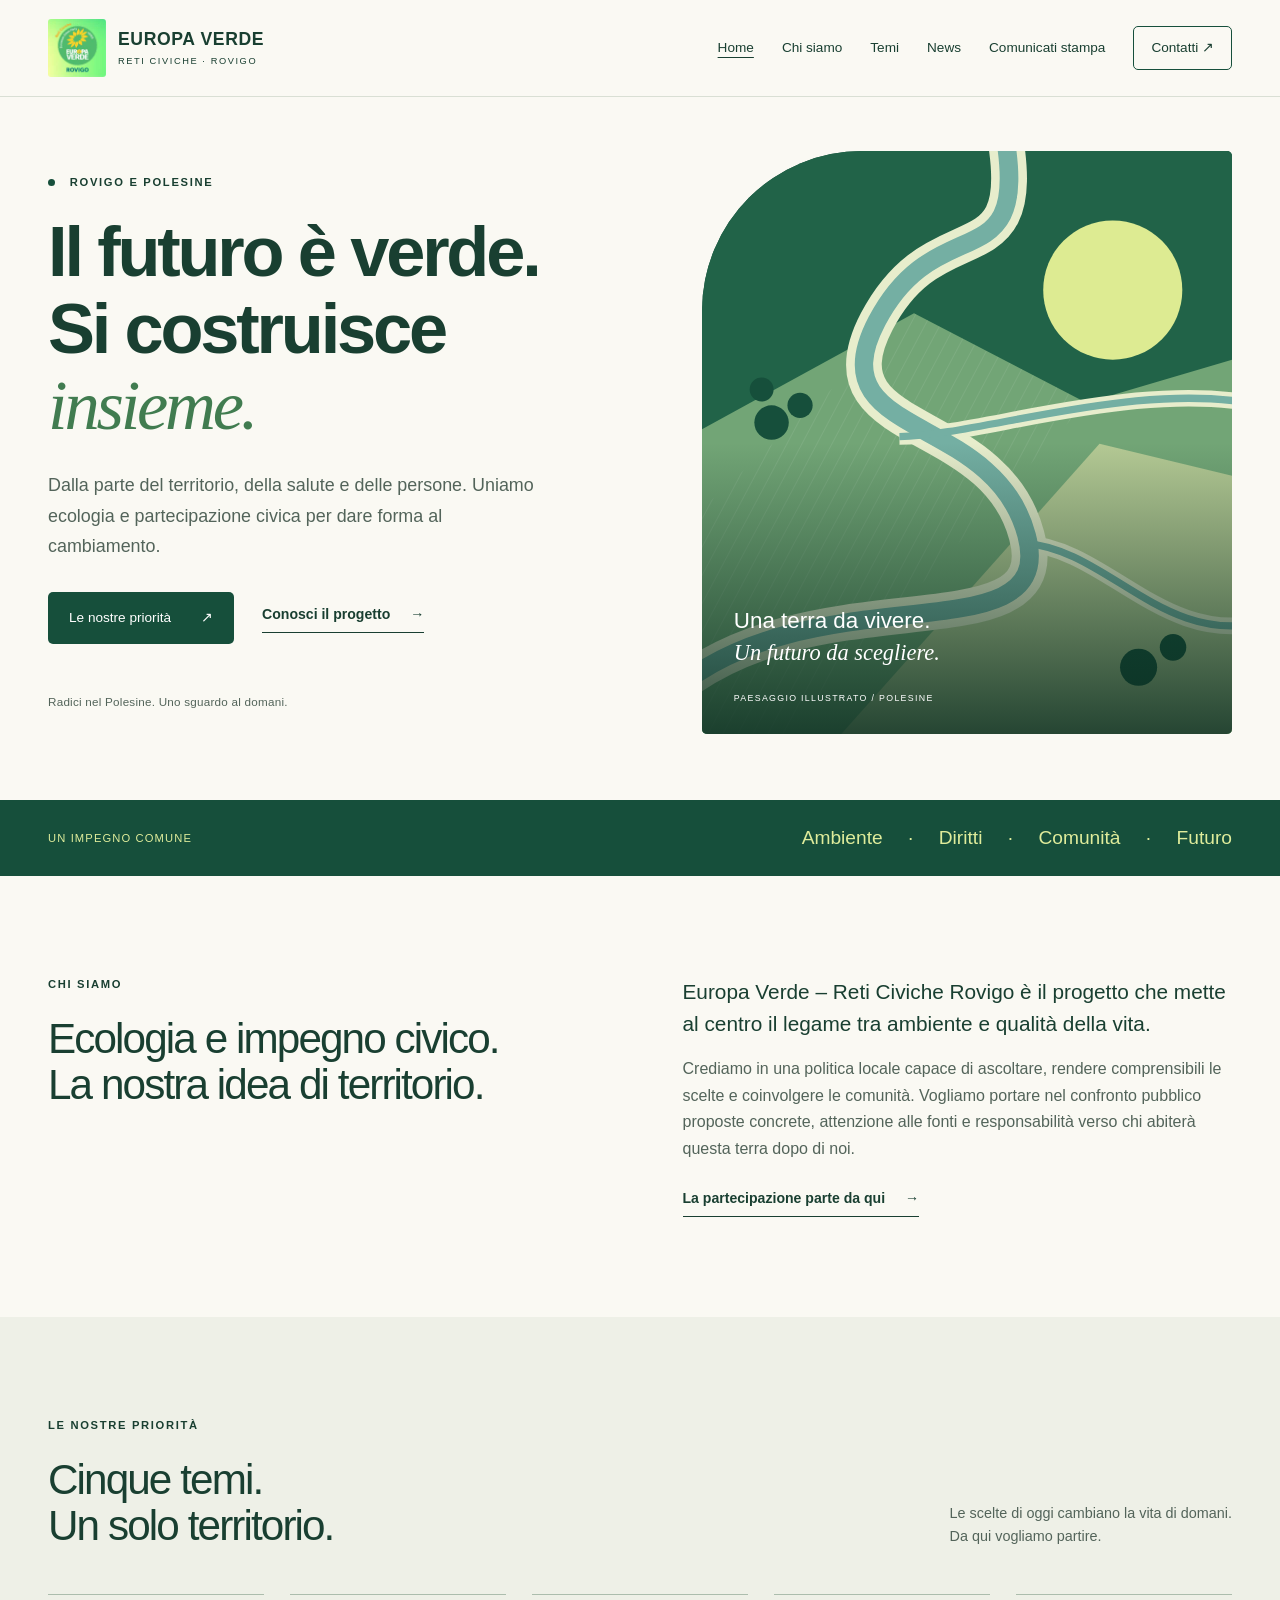
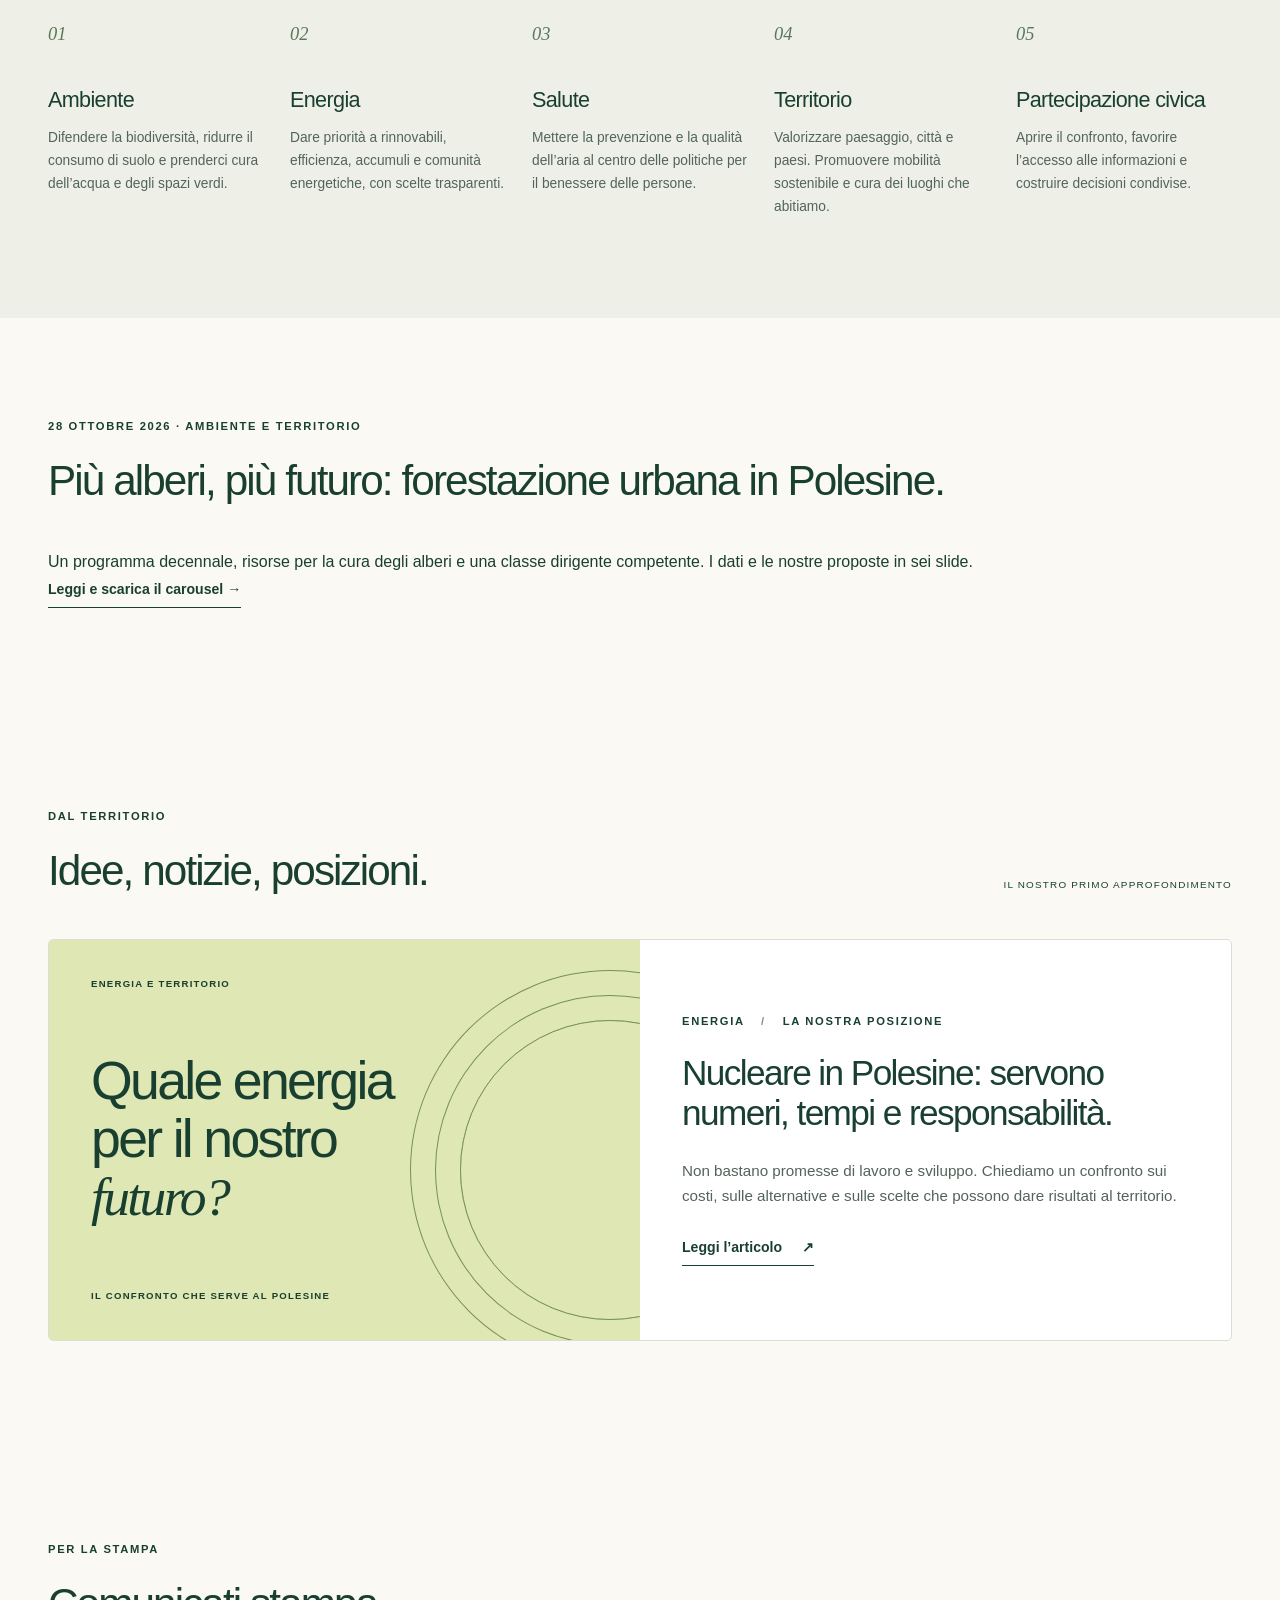
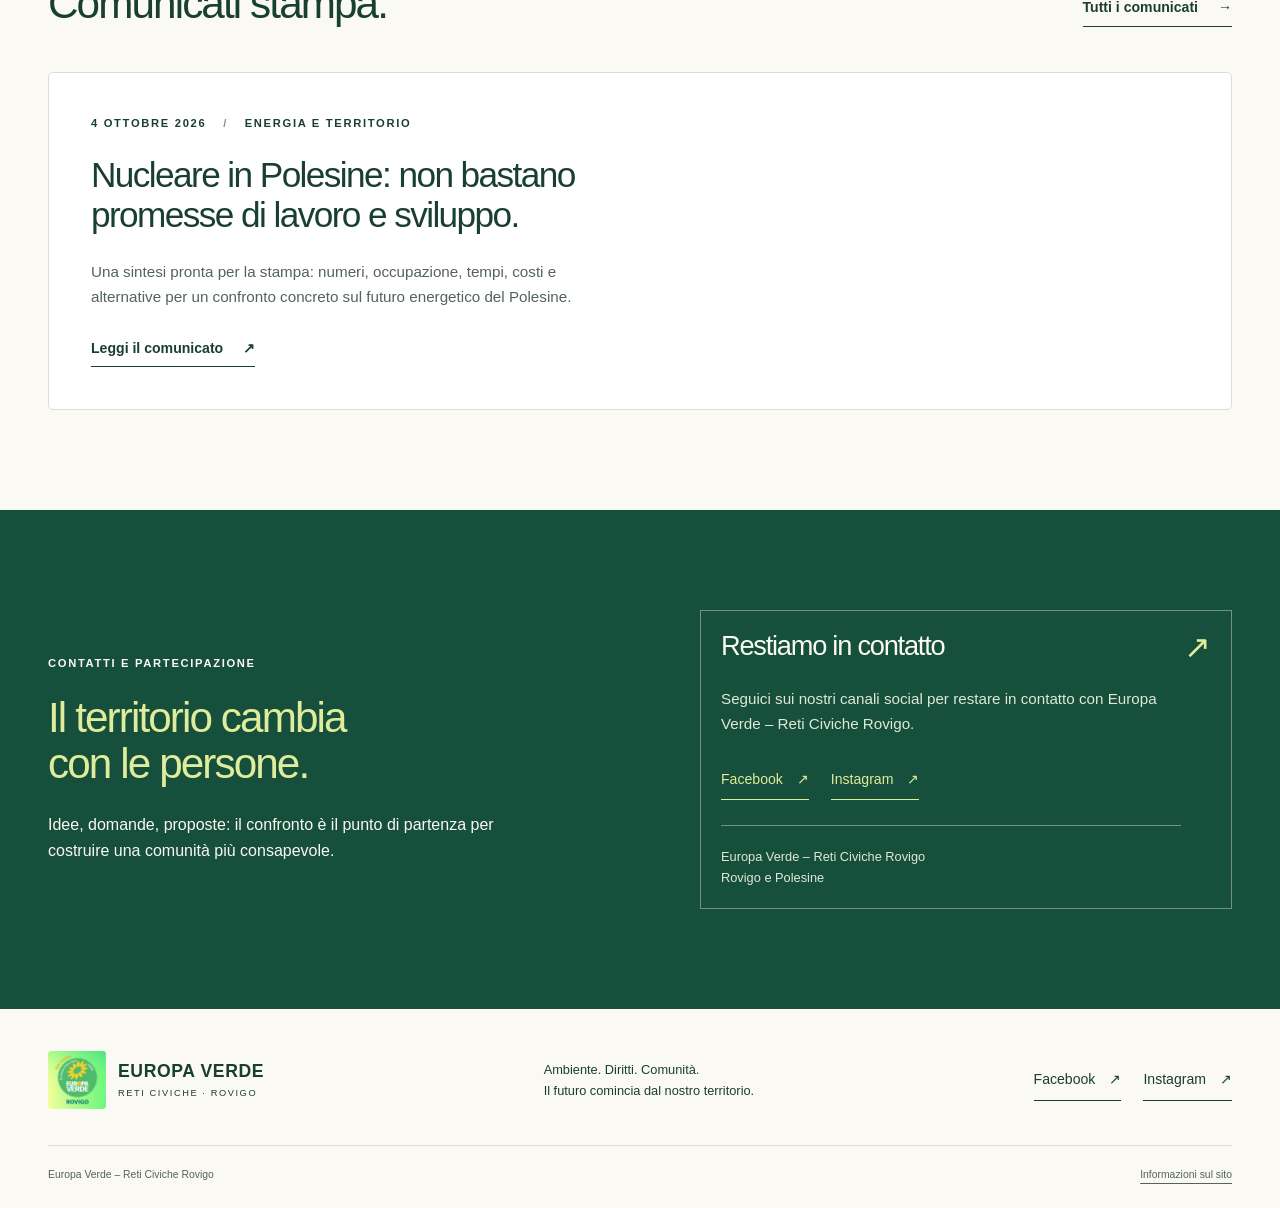
==== commit c841a2ca: "Pubblica forestazione urbana: sei slide, dati e proposte per il Polesine" ====
--- a/index.html
+++ b/index.html
@@ -1,2 +1,2 @@
 <!doctype html>
-<html lang="it"><head><meta charset="utf-8"><meta name="viewport" content="width=device-width, initial-scale=1"><meta name="theme-color" content="#164f3b"><title>Europa Verde – Reti Civiche Rovigo</title><meta name="description" content="Ambiente, energia, salute, territorio e partecipazione civica. Idee e proposte per il futuro di Rovigo e del Polesine."><meta property="og:title" content="Europa Verde – Reti Civiche Rovigo"><meta property="og:description" content="Ambiente, energia, salute, territorio e partecipazione civica. Idee e proposte per il futuro di Rovigo e del Polesine."><meta property="og:locale" content="it_IT"><meta property="og:type" content="website"><link rel="icon" href="assets/img/logo-europa-verde-rovigo.jpg" type="image/jpeg"><link rel="stylesheet" href="assets/css/style.css"><script src="assets/js/main.js" defer></script></head><body><a class="skip" href="#contenuto">Salta al contenuto</a><header class="site-header"><div class="wrap header-inner"><a class="brand" href="index.html" aria-label="Europa Verde – Reti Civiche Rovigo, home"><img src="assets/img/logo-europa-verde-rovigo.jpg" width="48" height="48" alt=""><span>EUROPA VERDE<small>RETI CIVICHE · ROVIGO</small></span></a><button class="menu-toggle" type="button" aria-controls="menu" aria-expanded="false" hidden>Menu <span aria-hidden="true">☰</span></button><nav id="menu" aria-label="Navigazione principale"><a href="index.html" aria-current="page">Home</a><a href="#chi-siamo">Chi siamo</a><a href="#temi">Temi</a><a href="#news">News</a><a href="#comunicati">Comunicati stampa</a><a class="nav-contact" href="#contatti">Contatti <span aria-hidden="true">↗</span></a></nav></div></header><main id="contenuto"><section class="hero wrap" aria-labelledby="hero-title"><div class="hero-copy"><p class="eyebrow"><span class="dot"></span> ROVIGO E POLESINE</p><h1 id="hero-title">Il futuro è verde.<br> Si costruisce<br>  <em>insieme.</em></h1><p class="lead">Dalla parte del territorio, della salute e delle persone. Uniamo ecologia e partecipazione civica per dare forma al cambiamento.</p><div class="actions"><a class="button" href="#temi">Le nostre priorità <span aria-hidden="true">↗</span></a><a class="text-link" href="#chi-siamo">Conosci il progetto <span aria-hidden="true">→</span></a></div><p class="hero-note">Radici nel Polesine. Uno sguardo al domani.</p></div><figure class="hero-art"><img src="assets/img/polesine.svg" width="800" height="880" alt="Illustrazione astratta di campi e corsi d’acqua, ispirata al paesaggio polesano"><figcaption>Una terra da vivere.<br> <strong>Un futuro da scegliere.</strong><span>PAESAGGIO ILLUSTRATO / POLESINE</span></figcaption></figure></section><div class="values-band"><div class="wrap"><span>Un impegno comune</span><p>Ambiente <b>·</b> Diritti <b>·</b> Comunità <b>·</b> Futuro</p></div></div><section id="chi-siamo" class="wrap section about"><div><p class="eyebrow">CHI SIAMO</p><h2>Ecologia e impegno civico.<br> La nostra idea di territorio.</h2></div><div><p class="large-copy">Europa Verde – Reti Civiche Rovigo è il progetto che mette al centro il legame tra ambiente e qualità della vita.</p><p>Crediamo in una politica locale capace di ascoltare, rendere comprensibili le scelte e coinvolgere le comunità. Vogliamo portare nel confronto pubblico proposte concrete, attenzione alle fonti e responsabilità verso chi abiterà questa terra dopo di noi.</p><a class="text-link" href="#contatti">La partecipazione parte da qui <span aria-hidden="true">→</span></a></div></section><section id="temi" class="themes section"><div class="wrap"><div class="section-heading"><div><p class="eyebrow">LE NOSTRE PRIORITÀ</p><h2>Cinque temi.<br> Un solo territorio.</h2></div><p>Le scelte di oggi cambiano la vita di domani.<br> Da qui vogliamo partire.</p></div><div class="theme-grid"><article class="theme"><span class="theme-number">01</span><h3>Ambiente</h3><p>Difendere la biodiversità, ridurre il consumo di suolo e prenderci cura dell’acqua e degli spazi verdi.</p></article><article class="theme"><span class="theme-number">02</span><h3>Energia</h3><p>Dare priorità a rinnovabili, efficienza, accumuli e comunità energetiche, con scelte trasparenti.</p></article><article class="theme"><span class="theme-number">03</span><h3>Salute</h3><p>Mettere la prevenzione e la qualità dell’aria al centro delle politiche per il benessere delle persone.</p></article><article class="theme"><span class="theme-number">04</span><h3>Territorio</h3><p>Valorizzare paesaggio, città e paesi. Promuovere mobilità sostenibile e cura dei luoghi che abitiamo.</p></article><article class="theme"><span class="theme-number">05</span><h3>Partecipazione civica</h3><p>Aprire il confronto, favorire l’accesso alle informazioni e costruire decisioni condivise.</p></article></div></div></section><section id="news" class="wrap section"><div class="section-heading"><div><p class="eyebrow">DAL TERRITORIO</p><h2>Idee, notizie, posizioni.</h2></div><span class="section-label">IL NOSTRO PRIMO APPROFONDIMENTO</span></div><article class="news-feature"><div class="news-visual" aria-hidden="true"><span>ENERGIA E TERRITORIO</span><p>Quale energia<br> per il nostro<br> <em>futuro?</em></p><div class="orb"></div><span>IL CONFRONTO CHE SERVE AL POLESINE</span></div><div class="news-copy"><p class="eyebrow">ENERGIA <span class="separator">/</span> LA NOSTRA POSIZIONE</p><h3><a href="article-nucleare.html">Nucleare in Polesine: servono numeri, tempi e responsabilità.</a></h3><p>Non bastano promesse di lavoro e sviluppo. Chiediamo un confronto sui costi, sulle alternative e sulle scelte che possono dare risultati al territorio.</p><a class="text-link" href="article-nucleare.html">Leggi l’articolo <span aria-hidden="true">↗</span></a></div></article></section><section id="comunicati" class="wrap section"><div class="section-heading"><div><p class="eyebrow">PER LA STAMPA</p><h2>Comunicati stampa.</h2></div><a class="text-link" href="comunicati-stampa.html">Tutti i comunicati <span aria-hidden="true">→</span></a></div><article class="news-feature"><div class="news-copy"><p class="eyebrow">4 OTTOBRE 2026 <span class="separator">/</span> ENERGIA E TERRITORIO</p><h3><a href="comunicati-stampa.html">Nucleare in Polesine: non bastano promesse di lavoro e sviluppo.</a></h3><p>Una sintesi pronta per la stampa: numeri, occupazione, tempi, costi e alternative per un confronto concreto sul futuro energetico del Polesine.</p><a class="text-link" href="comunicati-stampa.html">Leggi il comunicato <span aria-hidden="true">↗</span></a></article></section><section id="contatti" class="contact section"><div class="wrap contact-inner"><div><p class="eyebrow">CONTATTI E PARTECIPAZIONE</p><h2>Il territorio cambia<br> con le persone.</h2><p>Idee, domande, proposte: il confronto è il punto di partenza per costruire una comunità più consapevole.</p></div><div class="contact-panel"><span class="contact-symbol" aria-hidden="true">↗</span><h3>Restiamo in contatto</h3><p>Seguici sui nostri canali social per restare in contatto con Europa Verde – Reti Civiche Rovigo.</p><nav class="social-links" aria-label="Canali social"><a href="https://www.facebook.com/VerdiRetiCivichePolesine">Facebook <span aria-hidden="true">↗</span></a><a href="https://www.instagram.com/verdi_reticiviche/">Instagram <span aria-hidden="true">↗</span></a></nav><p class="small">Europa Verde – Reti Civiche Rovigo<br> Rovigo e Polesine</p></div></div></section></main><footer class="site-footer"><div class="wrap footer-top"><a class="brand" href="index.html"><img src="assets/img/logo-europa-verde-rovigo.jpg" width="42" height="42" alt=""><span>EUROPA VERDE<small>RETI CIVICHE · ROVIGO</small></span></a><p>Ambiente. Diritti. Comunità.<br> Il futuro comincia dal nostro territorio.</p><nav class="social-links" aria-label="Canali social"><a href="https://www.facebook.com/VerdiRetiCivichePolesine">Facebook <span aria-hidden="true">↗</span></a><a href="https://www.instagram.com/verdi_reticiviche/">Instagram <span aria-hidden="true">↗</span></a></nav></div><div class="wrap footer-bottom"><span>Europa Verde – Reti Civiche Rovigo</span><span><a href="privacy.html">Informazioni sul sito</a></span></div></footer></body></html>+<html lang="it"><head><meta charset="utf-8"><meta name="viewport" content="width=device-width, initial-scale=1"><meta name="theme-color" content="#164f3b"><title>Europa Verde – Reti Civiche Rovigo</title><meta name="description" content="Ambiente, energia, salute, territorio e partecipazione civica. Idee e proposte per il futuro di Rovigo e del Polesine."><meta property="og:title" content="Europa Verde – Reti Civiche Rovigo"><meta property="og:description" content="Ambiente, energia, salute, territorio e partecipazione civica. Idee e proposte per il futuro di Rovigo e del Polesine."><meta property="og:locale" content="it_IT"><meta property="og:type" content="website"><link rel="icon" href="assets/img/logo-europa-verde-rovigo.jpg" type="image/jpeg"><link rel="stylesheet" href="assets/css/style.css"><script src="assets/js/main.js" defer></script></head><body><a class="skip" href="#contenuto">Salta al contenuto</a><header class="site-header"><div class="wrap header-inner"><a class="brand" href="index.html" aria-label="Europa Verde – Reti Civiche Rovigo, home"><img src="assets/img/logo-europa-verde-rovigo.jpg" width="48" height="48" alt=""><span>EUROPA VERDE<small>RETI CIVICHE · ROVIGO</small></span></a><button class="menu-toggle" type="button" aria-controls="menu" aria-expanded="false" hidden>Menu <span aria-hidden="true">☰</span></button><nav id="menu" aria-label="Navigazione principale"><a href="index.html" aria-current="page">Home</a><a href="#chi-siamo">Chi siamo</a><a href="#temi">Temi</a><a href="#news">News</a><a href="#comunicati">Comunicati stampa</a><a class="nav-contact" href="#contatti">Contatti <span aria-hidden="true">↗</span></a></nav></div></header><main id="contenuto"><section class="hero wrap" aria-labelledby="hero-title"><div class="hero-copy"><p class="eyebrow"><span class="dot"></span> ROVIGO E POLESINE</p><h1 id="hero-title">Il futuro è verde.<br> Si costruisce<br>  <em>insieme.</em></h1><p class="lead">Dalla parte del territorio, della salute e delle persone. Uniamo ecologia e partecipazione civica per dare forma al cambiamento.</p><div class="actions"><a class="button" href="#temi">Le nostre priorità <span aria-hidden="true">↗</span></a><a class="text-link" href="#chi-siamo">Conosci il progetto <span aria-hidden="true">→</span></a></div><p class="hero-note">Radici nel Polesine. Uno sguardo al domani.</p></div><figure class="hero-art"><img src="assets/img/polesine.svg" width="800" height="880" alt="Illustrazione astratta di campi e corsi d’acqua, ispirata al paesaggio polesano"><figcaption>Una terra da vivere.<br> <strong>Un futuro da scegliere.</strong><span>PAESAGGIO ILLUSTRATO / POLESINE</span></figcaption></figure></section><div class="values-band"><div class="wrap"><span>Un impegno comune</span><p>Ambiente <b>·</b> Diritti <b>·</b> Comunità <b>·</b> Futuro</p></div></div><section id="chi-siamo" class="wrap section about"><div><p class="eyebrow">CHI SIAMO</p><h2>Ecologia e impegno civico.<br> La nostra idea di territorio.</h2></div><div><p class="large-copy">Europa Verde – Reti Civiche Rovigo è il progetto che mette al centro il legame tra ambiente e qualità della vita.</p><p>Crediamo in una politica locale capace di ascoltare, rendere comprensibili le scelte e coinvolgere le comunità. Vogliamo portare nel confronto pubblico proposte concrete, attenzione alle fonti e responsabilità verso chi abiterà questa terra dopo di noi.</p><a class="text-link" href="#contatti">La partecipazione parte da qui <span aria-hidden="true">→</span></a></div></section><section id="temi" class="themes section"><div class="wrap"><div class="section-heading"><div><p class="eyebrow">LE NOSTRE PRIORITÀ</p><h2>Cinque temi.<br> Un solo territorio.</h2></div><p>Le scelte di oggi cambiano la vita di domani.<br> Da qui vogliamo partire.</p></div><div class="theme-grid"><article class="theme"><span class="theme-number">01</span><h3>Ambiente</h3><p>Difendere la biodiversità, ridurre il consumo di suolo e prenderci cura dell’acqua e degli spazi verdi.</p></article><article class="theme"><span class="theme-number">02</span><h3>Energia</h3><p>Dare priorità a rinnovabili, efficienza, accumuli e comunità energetiche, con scelte trasparenti.</p></article><article class="theme"><span class="theme-number">03</span><h3>Salute</h3><p>Mettere la prevenzione e la qualità dell’aria al centro delle politiche per il benessere delle persone.</p></article><article class="theme"><span class="theme-number">04</span><h3>Territorio</h3><p>Valorizzare paesaggio, città e paesi. Promuovere mobilità sostenibile e cura dei luoghi che abitiamo.</p></article><article class="theme"><span class="theme-number">05</span><h3>Partecipazione civica</h3><p>Aprire il confronto, favorire l’accesso alle informazioni e costruire decisioni condivise.</p></article></div></div></section><section class="wrap section"><div class="section-heading"><div><p class="eyebrow">28 OTTOBRE 2026 · AMBIENTE E TERRITORIO</p><h2>Più alberi, più futuro: forestazione urbana in Polesine.</h2></div></div><p>Un programma decennale, risorse per la cura degli alberi e una classe dirigente competente. I dati e le nostre proposte in sei slide.</p><a class="text-link" href="forestazione-urbana.html">Leggi e scarica il carousel →</a></section><section id="news" class="wrap section"><div class="section-heading"><div><p class="eyebrow">DAL TERRITORIO</p><h2>Idee, notizie, posizioni.</h2></div><span class="section-label">IL NOSTRO PRIMO APPROFONDIMENTO</span></div><article class="news-feature"><div class="news-visual" aria-hidden="true"><span>ENERGIA E TERRITORIO</span><p>Quale energia<br> per il nostro<br> <em>futuro?</em></p><div class="orb"></div><span>IL CONFRONTO CHE SERVE AL POLESINE</span></div><div class="news-copy"><p class="eyebrow">ENERGIA <span class="separator">/</span> LA NOSTRA POSIZIONE</p><h3><a href="article-nucleare.html">Nucleare in Polesine: servono numeri, tempi e responsabilità.</a></h3><p>Non bastano promesse di lavoro e sviluppo. Chiediamo un confronto sui costi, sulle alternative e sulle scelte che possono dare risultati al territorio.</p><a class="text-link" href="article-nucleare.html">Leggi l’articolo <span aria-hidden="true">↗</span></a></div></article></section><section id="comunicati" class="wrap section"><div class="section-heading"><div><p class="eyebrow">PER LA STAMPA</p><h2>Comunicati stampa.</h2></div><a class="text-link" href="comunicati-stampa.html">Tutti i comunicati <span aria-hidden="true">→</span></a></div><article class="news-feature"><div class="news-copy"><p class="eyebrow">4 OTTOBRE 2026 <span class="separator">/</span> ENERGIA E TERRITORIO</p><h3><a href="comunicati-stampa.html">Nucleare in Polesine: non bastano promesse di lavoro e sviluppo.</a></h3><p>Una sintesi pronta per la stampa: numeri, occupazione, tempi, costi e alternative per un confronto concreto sul futuro energetico del Polesine.</p><a class="text-link" href="comunicati-stampa.html">Leggi il comunicato <span aria-hidden="true">↗</span></a></article></section><section id="contatti" class="contact section"><div class="wrap contact-inner"><div><p class="eyebrow">CONTATTI E PARTECIPAZIONE</p><h2>Il territorio cambia<br> con le persone.</h2><p>Idee, domande, proposte: il confronto è il punto di partenza per costruire una comunità più consapevole.</p></div><div class="contact-panel"><span class="contact-symbol" aria-hidden="true">↗</span><h3>Restiamo in contatto</h3><p>Seguici sui nostri canali social per restare in contatto con Europa Verde – Reti Civiche Rovigo.</p><nav class="social-links" aria-label="Canali social"><a href="https://www.facebook.com/VerdiRetiCivichePolesine">Facebook <span aria-hidden="true">↗</span></a><a href="https://www.instagram.com/verdi_reticiviche/">Instagram <span aria-hidden="true">↗</span></a></nav><p class="small">Europa Verde – Reti Civiche Rovigo<br> Rovigo e Polesine</p></div></div></section></main><footer class="site-footer"><div class="wrap footer-top"><a class="brand" href="index.html"><img src="assets/img/logo-europa-verde-rovigo.jpg" width="42" height="42" alt=""><span>EUROPA VERDE<small>RETI CIVICHE · ROVIGO</small></span></a><p>Ambiente. Diritti. Comunità.<br> Il futuro comincia dal nostro territorio.</p><nav class="social-links" aria-label="Canali social"><a href="https://www.facebook.com/VerdiRetiCivichePolesine">Facebook <span aria-hidden="true">↗</span></a><a href="https://www.instagram.com/verdi_reticiviche/">Instagram <span aria-hidden="true">↗</span></a></nav></div><div class="wrap footer-bottom"><span>Europa Verde – Reti Civiche Rovigo</span><span><a href="privacy.html">Informazioni sul sito</a></span></div></footer></body></html>
--- a/assets/css/style.css
+++ b/assets/css/style.css
@@ -1,7 +1,8 @@
 /* Identità visiva: modificare qui colori e font. Nessuna dipendenza esterna. */
-:root{--green:#164f3b;--ink:#193f31;--paper:#faf9f3;--lime:#dfec9b;--muted:#53645a;--line:#d9dfd4;--white:#fff;--radius:5px}*{box-sizing:border-box}html{scroll-behavior:smooth;scroll-padding-top:108px}body{margin:0;background:var(--paper);color:var(--ink);font-family:Arial,Helvetica,sans-serif;line-height:1.65}img{max-width:100%;display:block}a{color:inherit;text-underline-offset:5px}button{font:inherit;cursor:pointer}a,button{-webkit-tap-highlight-color:transparent}a:focus-visible,button:focus-visible{outline:3px solid #aa551d;outline-offset:5px}h1,h2,h3,p,figure{margin:0}h1,h2,h3{line-height:1.09;letter-spacing:-.045em}h1{font-size:clamp(3rem,5.5vw,5.5rem);font-weight:600}h2{font-size:clamp(2rem,3.3vw,3.3rem);font-weight:500}h3{font-weight:500}em{font-family:Georgia,serif;font-weight:400}p+p{margin-top:1em}.wrap{width:min(1240px,calc(100% - 96px));margin-inline:auto}.section{padding-block:100px}.eyebrow{font-size:.7rem;font-weight:700;letter-spacing:.15em;line-height:1.6;margin-bottom:22px}.small{font-size:.82rem;color:var(--muted)}.skip{position:fixed;left:12px;top:-100px;background:white;padding:14px;z-index:99}.skip:focus{top:10px}.site-header{position:sticky;top:0;background:rgba(250,249,243,.97);border-bottom:1px solid var(--line);z-index:10}.header-inner{display:flex;align-items:center;justify-content:space-between;min-height:96px;gap:24px}.brand{display:flex;align-items:center;gap:12px;text-decoration:none;line-height:1.25;font-size:1.1rem;font-weight:800;letter-spacing:.035em;flex-shrink:0}.brand small{display:block;font-size:.58rem;letter-spacing:.17em;font-weight:500;margin-top:5px}.site-header nav{display:flex;gap:28px;align-items:center;font-size:.85rem}.site-header nav a{text-decoration:none}.site-header nav a:hover,.site-header nav a[aria-current]{text-decoration:underline}.nav-contact{border:1px solid var(--green);padding:10px 17px;border-radius:var(--radius)}.menu-toggle{background:transparent;border:1px solid var(--line);padding:8px 12px}.hero{display:grid;grid-template-columns:1.12fr 1fr;gap:60px;align-items:center;padding-block:54px 66px}.hero-copy{padding-block:20px}.dot{display:inline-block;width:7px;height:7px;border-radius:50%;background:var(--green);margin-right:10px}.lead{font-size:1.12rem;line-height:1.7;color:var(--muted);max-width:500px;margin-top:26px}.hero h1 em{color:#417c50}.actions{display:flex;align-items:center;gap:28px;margin-top:30px;flex-wrap:wrap}.button{display:inline-flex;gap:30px;align-items:center;background:var(--green);color:white;padding:15px 21px;border-radius:var(--radius);text-decoration:none;font-size:.85rem}.button:hover{background:#27644b}.text-link{font-size:.88rem;font-weight:700;text-decoration:none;border-bottom:1px solid currentColor;padding-bottom:6px;display:inline-block}.text-link span{margin-left:16px}.hero-note{margin-top:48px;font-size:.73rem;letter-spacing:.02em;color:var(--muted)}.hero-art{position:relative;overflow:hidden;border-radius:160px 5px 5px 5px;align-self:stretch;min-height:520px;background:var(--green)}.hero-art img{width:100%;height:100%;object-fit:cover}.hero-art:after{content:'';position:absolute;inset:50% 0 0;background:linear-gradient(transparent,rgba(10,44,32,.84))}.hero-art figcaption{position:absolute;left:32px;bottom:30px;color:white;z-index:1;font-size:1.4rem;line-height:1.4}.hero-art figcaption strong{font-family:Georgia,serif;font-weight:400;font-style:italic}.hero-art figcaption span{display:block;font-size:.55rem;letter-spacing:.15em;margin-top:24px}.values-band{background:var(--green);color:var(--lime);padding-block:22px}.values-band .wrap{display:flex;justify-content:space-between;align-items:center;gap:20px}.values-band span{font-size:.7rem;letter-spacing:.1em;text-transform:uppercase}.values-band p{font-size:1.2rem;word-spacing:5px}.values-band b{padding-inline:15px;font-weight:400}.about{display:grid;grid-template-columns:1fr 1fr;gap:85px}.about p:not(.eyebrow){color:var(--muted)}.about .large-copy{font-size:1.3rem;color:var(--ink)!important;line-height:1.55}.about .text-link{margin-top:25px}.themes{background:#eef0e7}.section-heading{display:flex;align-items:end;justify-content:space-between;gap:30px;margin-bottom:45px}.section-heading>p{font-size:.9rem;color:var(--muted)}.theme-grid{display:grid;grid-template-columns:repeat(5,1fr);gap:26px}.theme{border-top:1px solid #acbdad;padding-top:24px}.theme-number{font-family:Georgia,serif;font-style:italic;font-size:1.15rem;color:#59775a}.theme h3{font-size:1.35rem;margin:38px 0 14px;letter-spacing:-.03em;line-height:1.2}.theme p{font-size:.86rem;color:var(--muted)}.section-label{font-size:.62rem;letter-spacing:.12em}.news-feature{display:grid;grid-template-columns:1fr 1fr;background:white;border:1px solid var(--line);border-radius:var(--radius);overflow:hidden}.news-visual{background:#dfe8b4;padding:36px 42px;position:relative;overflow:hidden;display:flex;flex-direction:column;justify-content:space-between;min-height:400px}.news-visual span{font-size:.6rem;font-weight:700;letter-spacing:.13em;z-index:1}.news-visual p{font-size:3.35rem;line-height:1.08;letter-spacing:-.05em;z-index:1;margin:25px 0}.orb{position:absolute;width:300px;height:300px;border:1px solid #759057;border-radius:50%;right:-120px;bottom:20px;box-shadow:0 0 0 24px #dfe8b4,0 0 0 25px #759057,0 0 0 49px #dfe8b4,0 0 0 50px #759057}.news-copy{padding:42px;display:flex;flex-direction:column;align-items:start;justify-content:center}.news-copy h3{font-size:2.2rem;line-height:1.14}.news-copy h3 a{text-decoration:none}.news-copy h3 a:hover{text-decoration:underline}.news-copy>p:not(.eyebrow){margin-top:24px;color:var(--muted);font-size:.95rem}.news-copy .text-link{margin-top:28px}.separator{padding-inline:12px;color:#829184}.contact{background:var(--green);color:var(--paper)}.contact-inner{display:grid;grid-template-columns:1.1fr 1fr;gap:100px;align-items:center}.contact h2{color:var(--lime)}.contact-inner>div>p:not(.eyebrow){max-width:460px;margin-top:25px}.contact-panel{border:1px solid #73927e;padding:30px}.contact-panel h3{font-size:1.7rem}.contact-symbol{float:right;font-size:2rem;color:var(--lime);line-height:1}.contact-panel p{color:#e0e8d9;font-size:.95rem}.contact-panel .small{border-top:1px solid #73927e;padding-top:20px;font-size:.8rem}.site-footer{padding-block:42px 24px}.footer-top{display:flex;justify-content:space-between;align-items:center;gap:25px}.footer-top>p,.footer-top>a:last-child{font-size:.8rem}.footer-bottom{display:flex;justify-content:space-between;gap:16px;border-top:1px solid var(--line);margin-top:36px;padding-top:20px;font-size:.65rem;color:var(--muted)}.breadcrumb{display:flex;gap:15px;flex-wrap:wrap;font-size:.73rem;padding-block:30px}.breadcrumb a{text-decoration:none}.article-header{padding-block:35px 50px}.article-header h1{font-size:clamp(2.6rem,5.2vw,5rem);max-width:1050px}.article-header .lead{max-width:780px}.article-meta{border-top:1px solid var(--line);margin-top:35px;padding-top:20px;display:flex;gap:35px;font-size:.75rem;color:var(--muted);flex-wrap:wrap}.article-layout{display:grid;grid-template-columns:240px minmax(0,760px);gap:80px;justify-content:space-between;padding-block:15px 90px}.article-aside{position:sticky;top:135px;align-self:start}.article-aside nav{display:flex;flex-direction:column;gap:14px;font-size:.8rem}.article-aside nav a{text-decoration:none}.article-aside nav a:hover{text-decoration:underline}.copy-link{background:none;border:0;border-bottom:1px solid var(--green);padding:0 0 7px;color:var(--green);font-size:.8rem;margin-top:36px}.article-body{font-family:Georgia,serif;font-size:1.1rem;line-height:1.85}.article-body section+section{margin-top:45px}.article-body h2{font-family:Arial,Helvetica,sans-serif;font-size:1.8rem;margin:0 0 23px;line-height:1.2}.article-body p+h2{margin-top:35px}.article-body a{overflow-wrap:anywhere;text-decoration-thickness:1px}.article-body blockquote{margin:35px 0;padding:28px 32px;border-left:4px solid var(--green);background:#eaf0d7;font-size:1.5rem;line-height:1.4}.article-body blockquote cite{display:block;font: .7rem/1.6 Arial,sans-serif;margin-top:20px}.article-body li{padding-left:5px;margin-bottom:15px}.article-body ul,.article-body ol{padding-left:25px}.sources{border-top:1px solid var(--line);padding-top:35px;font: .92rem/1.8 Arial,sans-serif}.sources .eyebrow{font-family:Arial,sans-serif}.back-link{margin-top:35px;font-family:Arial,sans-serif}.legal{max-width:800px}.legal h1{font-size:3rem;margin-bottom:30px}.legal h2{font-size:1.6rem;margin:32px 0 18px}.legal>.text-link{margin-top:30px}[hidden]{display:none!important}
+:root{--green:#164f3b;--ink:#193f31;--paper:#faf9f3;--lime:#dfec9b;--muted:#53645a;--line:#d9dfd4;--white:#fff;--radius:5px}*{box-sizing:border-box}html{scroll-behavior:smooth;scroll-padding-top:108px}body{margin:0;background:var(--paper);color:var(--ink);font-family:Arial,Helvetica,sans-serif;line-height:1.65}img{max-width:100%;display:block}a{color:inherit;text-underline-offset:5px}button{font:inherit;cursor:pointer}a,button{-webkit-tap-highlight-color:transparent}a:focus-visible,button:focus-visible{outline:3px solid #aa551d;outline-offset:5px}h1,h2,h3,p,figure{margin:0}h1,h2,h3{line-height:1.09;letter-spacing:-.045em}h1{font-size:clamp(3rem,5.5vw,5.5rem);font-weight:600}h2{font-size:clamp(2rem,3.3vw,3.3rem);font-weight:500}h3{font-weight:500}em{font-family:Georgia,serif;font-weight:400}p+p{margin-top:1em}.wrap{width:min(1240px,calc(100% - 96px));margin-inline:auto}.section{padding-block:100px}.eyebrow{font-size:.7rem;font-weight:700;letter-spacing:.15em;line-height:1.6;margin-bottom:22px}.small{font-size:.82rem;color:var(--muted)}.skip{position:fixed;left:12px;top:-100px;background:white;padding:14px;z-index:99}.skip:focus{top:10px}.site-header{position:sticky;top:0;background:var(--paper);border-bottom:1px solid var(--line);z-index:10}.header-inner{display:flex;align-items:center;justify-content:space-between;min-height:96px;gap:24px}.brand{display:flex;align-items:center;gap:12px;text-decoration:none;line-height:1.25;font-size:1.1rem;font-weight:800;letter-spacing:.035em;flex-shrink:0}.brand small{display:block;font-size:.58rem;letter-spacing:.17em;font-weight:500;margin-top:5px}.site-header nav{display:flex;gap:28px;align-items:center;font-size:.85rem}.site-header nav a{text-decoration:none}.site-header nav a:hover,.site-header nav a[aria-current]{text-decoration:underline}.nav-contact{border:1px solid var(--green);padding:10px 17px;border-radius:var(--radius)}.menu-toggle{background:transparent;border:1px solid var(--line);padding:8px 12px}.hero{display:grid;grid-template-columns:1.12fr 1fr;gap:60px;align-items:center;padding-block:54px 66px}.hero-copy{padding-block:20px}.dot{display:inline-block;width:7px;height:7px;border-radius:50%;background:var(--green);margin-right:10px}.lead{font-size:1.12rem;line-height:1.7;color:var(--muted);max-width:500px;margin-top:26px}.hero h1 em{color:#417c50}.actions{display:flex;align-items:center;gap:28px;margin-top:30px;flex-wrap:wrap}.button{display:inline-flex;gap:30px;align-items:center;background:var(--green);color:white;padding:15px 21px;border-radius:var(--radius);text-decoration:none;font-size:.85rem}.button:hover{background:#27644b}.text-link{font-size:.88rem;font-weight:700;text-decoration:none;border-bottom:1px solid currentColor;padding-bottom:6px;display:inline-block}.text-link span{margin-left:16px}.hero-note{margin-top:48px;font-size:.73rem;letter-spacing:.02em;color:var(--muted)}.hero-art{position:relative;overflow:hidden;border-radius:160px 5px 5px 5px;align-self:stretch;min-height:520px;background:var(--green)}.hero-art img{width:100%;height:100%;object-fit:cover}.hero-art:after{content:'';position:absolute;inset:50% 0 0;background:linear-gradient(transparent,rgba(10,44,32,.84))}.hero-art figcaption{position:absolute;left:32px;bottom:30px;color:white;z-index:1;font-size:1.4rem;line-height:1.4}.hero-art figcaption strong{font-family:Georgia,serif;font-weight:400;font-style:italic}.hero-art figcaption span{display:block;font-size:.55rem;letter-spacing:.15em;margin-top:24px}.values-band{background:var(--green);color:var(--lime);padding-block:22px}.values-band .wrap{display:flex;justify-content:space-between;align-items:center;gap:20px}.values-band span{font-size:.7rem;letter-spacing:.1em;text-transform:uppercase}.values-band p{font-size:1.2rem;word-spacing:5px}.values-band b{padding-inline:15px;font-weight:400}.about{display:grid;grid-template-columns:1fr 1fr;gap:85px}.about p:not(.eyebrow){color:var(--muted)}.about .large-copy{font-size:1.3rem;color:var(--ink)!important;line-height:1.55}.about .text-link{margin-top:25px}.themes{background:#eef0e7}.section-heading{display:flex;align-items:end;justify-content:space-between;gap:30px;margin-bottom:45px}.section-heading>p{font-size:.9rem;color:var(--muted)}.theme-grid{display:grid;grid-template-columns:repeat(5,1fr);gap:26px}.theme{border-top:1px solid #acbdad;padding-top:24px}.theme-number{font-family:Georgia,serif;font-style:italic;font-size:1.15rem;color:#59775a}.theme h3{font-size:1.35rem;margin:38px 0 14px;letter-spacing:-.03em;line-height:1.2}.theme p{font-size:.86rem;color:var(--muted)}.section-label{font-size:.62rem;letter-spacing:.12em}.news-feature{display:grid;grid-template-columns:1fr 1fr;background:white;border:1px solid var(--line);border-radius:var(--radius);overflow:hidden}.news-visual{background:#dfe8b4;padding:36px 42px;position:relative;overflow:hidden;display:flex;flex-direction:column;justify-content:space-between;min-height:400px}.news-visual span{font-size:.6rem;font-weight:700;letter-spacing:.13em;z-index:1}.news-visual p{font-size:3.35rem;line-height:1.08;letter-spacing:-.05em;z-index:1;margin:25px 0}.orb{position:absolute;width:300px;height:300px;border:1px solid #759057;border-radius:50%;right:-120px;bottom:20px;box-shadow:0 0 0 24px #dfe8b4,0 0 0 25px #759057,0 0 0 49px #dfe8b4,0 0 0 50px #759057}.news-copy{padding:42px;display:flex;flex-direction:column;align-items:start;justify-content:center}.news-copy h3{font-size:2.2rem;line-height:1.14}.news-copy h3 a{text-decoration:none}.news-copy h3 a:hover{text-decoration:underline}.news-copy>p:not(.eyebrow){margin-top:24px;color:var(--muted);font-size:.95rem}.news-copy .text-link{margin-top:28px}.separator{padding-inline:12px;color:#829184}.contact{background:var(--green);color:var(--paper)}.contact-inner{display:grid;grid-template-columns:minmax(0,1.05fr) minmax(420px,.95fr);gap:64px;align-items:center}.contact h2{color:var(--lime)}.contact-inner>div>p:not(.eyebrow){max-width:460px;margin-top:25px}.contact-panel{border:1px solid #73927e;padding:20px;min-width:0;overflow:hidden}.contact-panel h3{font-size:1.7rem}.contact-symbol{float:right;font-size:2rem;color:var(--lime);line-height:1}.contact-panel p{color:#e0e8d9;font-size:.95rem}.contact-panel .small{border-top:1px solid #73927e;padding-top:20px;font-size:.8rem}.site-footer{padding-block:42px 24px}.footer-top{display:flex;justify-content:space-between;align-items:center;gap:25px}.footer-top>p,.footer-top>a:last-child{font-size:.8rem}.footer-bottom{display:flex;justify-content:space-between;gap:16px;border-top:1px solid var(--line);margin-top:36px;padding-top:20px;font-size:.65rem;color:var(--muted)}.breadcrumb{display:flex;gap:15px;flex-wrap:wrap;font-size:.73rem;padding-block:30px}.breadcrumb a{text-decoration:none}.article-header{padding-block:35px 50px}.article-header h1{font-size:clamp(2.6rem,5.2vw,5rem);max-width:1050px}.article-header .lead{max-width:780px}.article-meta{border-top:1px solid var(--line);margin-top:35px;padding-top:20px;display:flex;gap:35px;font-size:.75rem;color:var(--muted);flex-wrap:wrap}.article-layout{display:grid;grid-template-columns:240px minmax(0,760px);gap:80px;justify-content:space-between;padding-block:15px 90px}.article-aside{position:sticky;top:135px;align-self:start}.article-aside nav{display:flex;flex-direction:column;gap:14px;font-size:.8rem}.article-aside nav a{text-decoration:none}.article-aside nav a:hover{text-decoration:underline}.copy-link{background:none;border:0;border-bottom:1px solid var(--green);padding:0 0 7px;color:var(--green);font-size:.8rem;margin-top:36px}.article-body{font-family:Georgia,serif;font-size:1.1rem;line-height:1.85}.article-body section+section{margin-top:45px}.article-body h2{font-family:Arial,Helvetica,sans-serif;font-size:1.8rem;margin:0 0 23px;line-height:1.2}.article-body p+h2{margin-top:35px}.article-body a{overflow-wrap:anywhere;text-decoration-thickness:1px}.article-body blockquote{margin:35px 0;padding:28px 32px;border-left:4px solid var(--green);background:#eaf0d7;font-size:1.5rem;line-height:1.4}.article-body blockquote cite{display:block;font: .7rem/1.6 Arial,sans-serif;margin-top:20px}.article-body li{padding-left:5px;margin-bottom:15px}.article-body ul,.article-body ol{padding-left:25px}.sources{border-top:1px solid var(--line);padding-top:35px;font: .92rem/1.8 Arial,sans-serif}.sources .eyebrow{font-family:Arial,sans-serif}.back-link{margin-top:35px;font-family:Arial,sans-serif}.legal{max-width:800px}.legal h1{font-size:3rem;margin-bottom:30px}.legal h2{font-size:1.6rem;margin:32px 0 18px}.legal>.text-link{margin-top:30px}[hidden]{display:none!important}
 @media(min-width:821px){.menu-toggle{display:none}}@media(max-width:1100px){.wrap{width:calc(100% - 56px)}.site-header nav{gap:18px}.hero{gap:32px}.theme-grid{gap:18px}.theme h3{font-size:1.15rem}.article-layout{gap:40px;grid-template-columns:200px minmax(0,1fr)}}
-@media(max-width:820px){html{scroll-padding-top:95px}.wrap{width:calc(100% - 40px)}.header-inner{min-height:80px;flex-wrap:wrap;padding-block:14px;gap:16px}.brand{font-size:.96rem}.brand img{width:40px;height:40px}.site-header nav{width:100%;flex-wrap:wrap;gap:14px 22px;padding-bottom:8px}.site-header nav[data-collapsed="true"]{display:none}.section{padding-block:64px}.hero{grid-template-columns:1fr;padding-block:35px 40px;gap:25px}.hero h1{font-size:clamp(3.2rem,9vw,4.8rem)}.hero h1 br:nth-of-type(2){display:none}.hero-art{min-height:0;height:370px;border-radius:100px 4px 4px 4px}.hero-art img{object-position:center 38%}.hero-note{margin-top:27px}.values-band .wrap{align-items:start;flex-direction:column;gap:8px}.values-band p{font-size:1.05rem;word-spacing:0}.values-band b{padding-inline:8px}.about{grid-template-columns:1fr;gap:28px}.theme-grid{grid-template-columns:repeat(2,1fr);gap:30px}.theme h3{margin-top:18px;font-size:1.4rem}.theme:last-child{grid-column:1/-1;max-width:100%}.section-heading{align-items:start;flex-direction:column;gap:22px}.news-feature{grid-template-columns:1fr}.news-visual{min-height:330px}.news-copy{padding:30px}.contact-inner{grid-template-columns:1fr;gap:35px}.footer-top{align-items:start;flex-wrap:wrap}.footer-bottom{flex-direction:column}.article-layout{grid-template-columns:1fr;gap:30px}.article-aside{position:static;border-block:1px solid var(--line);padding-block:22px}.article-aside nav{flex-direction:row;flex-wrap:wrap;gap:12px 22px}.article-aside .eyebrow{margin-bottom:13px}.copy-link{margin-top:20px}.article-header{padding-top:15px}.article-header h1 br{display:none}.article-header h1{line-height:1.1}.article-body{font-size:1.05rem}.article-body blockquote{margin-inline:0;padding:24px;font-size:1.3rem}}@media(max-width:380px){.brand{font-size:.82rem;gap:8px}.brand small{font-size:.49rem}.menu-toggle{padding:6px 8px;font-size:.8rem}.hero h1{font-size:2.9rem}.actions{gap:20px}.news-copy h3{font-size:1.85rem}}@media(prefers-reduced-motion:reduce){html{scroll-behavior:auto}}@media print{.site-header,.site-footer,.article-aside,.breadcrumb,.back-link{display:none}.wrap{width:100%}.article-layout{display:block;padding:0}.article-header{padding:0 0 25px}.article-header h1{font-size:30pt}.article-body{font-size:11pt}body{background:white;color:black}a{color:black}h2{break-after:avoid}.article-body blockquote{break-inside:avoid}}
+@media(max-width:820px){html{scroll-padding-top:95px}.wrap{width:calc(100% - 40px)}.header-inner{min-height:80px;flex-wrap:wrap;padding-block:14px;gap:16px}.brand{font-size:.96rem}.brand img{width:40px;height:40px}.site-header nav{width:100%;flex-wrap:wrap;gap:14px 22px;padding-bottom:8px}.site-header nav[data-collapsed="true"]{display:none}.section{padding-block:64px}.hero{grid-template-columns:1fr;padding-block:35px 40px;gap:25px}.hero h1{font-size:clamp(3.2rem,9vw,4.8rem)}.hero h1 br:nth-of-type(2){display:none}.hero-art{min-height:0;height:370px;border-radius:100px 4px 4px 4px}.hero-art img{object-position:center 38%}.hero-note{margin-top:27px}.values-band .wrap{align-items:start;flex-direction:column;gap:8px}.values-band p{font-size:1.05rem;word-spacing:0}.values-band b{padding-inline:8px}.about{grid-template-columns:1fr;gap:28px}.theme-grid{grid-template-columns:repeat(2,1fr);gap:30px}.theme h3{margin-top:18px;font-size:1.4rem}.theme:last-child{grid-column:1/-1;max-width:100%}.section-heading{align-items:start;flex-direction:column;gap:22px}.news-feature{grid-template-columns:1fr}.news-visual{min-height:330px}.news-copy{padding:30px}.contact-inner{grid-template-columns:1fr;gap:35px}.footer-top{align-items:start;flex-wrap:wrap}.footer-bottom{flex-direction:column}.article-layout{grid-template-columns:1fr;gap:30px}.article-aside{position:static;border-block:1px solid var(--line);padding-block:22px}.article-aside nav{flex-direction:row;flex-wrap:wrap;gap:12px 22px}.article-aside .eyebrow{margin-bottom:13px}.copy-link{margin-top:20px}.article-header{padding-top:15px}.article-header h1 br{display:none}.article-header h1{line-height:1.1}.article-body{font-size:1.05rem}.article-body blockquote{margin-inline:0;padding:24px;font-size:1.3rem}.contact-inner{gap:28px}.contact-panel{padding:14px}}
+@media(max-width:380px){.brand{font-size:.82rem;gap:8px}.brand small{font-size:.49rem}.menu-toggle{padding:6px 8px;font-size:.8rem}.hero h1{font-size:2.9rem}.actions{gap:20px}.news-copy h3{font-size:1.85rem}.contact-panel{padding:8px}}@media(prefers-reduced-motion:reduce){html{scroll-behavior:auto}}@media print{.site-header,.site-footer,.article-aside,.breadcrumb,.back-link{display:none}.wrap{width:100%}.article-layout{display:block;padding:0}.article-header{padding:0 0 25px}.article-header h1{font-size:30pt}.article-body{font-size:11pt}body{background:white;color:black}a{color:black}h2{break-after:avoid}.article-body blockquote{break-inside:avoid}}
 
 /* Marchio fornito: immagine integrale, senza ritagli o rielaborazioni. */
 .brand img{width:58px;height:58px;object-fit:contain;border-radius:3px;flex-shrink:0}
@@ -9,5 +10,16 @@
 .social-links a{display:inline-flex;align-items:center;gap:14px;padding:8px 0;text-decoration:none;border-bottom:1px solid currentColor}
 .social-links a:hover{text-decoration:underline}
 .contact-panel .social-links{margin-top:24px;color:var(--lime)}
-@media(max-width:820px){.brand img{width:46px;height:46px}}
-@media(max-width:380px){.brand img{width:40px;height:40px}}+
+/* Integrazione Brevo: il CSS del modulo resta confinato alla Sala stampa. */
+.contact-panel .sib-form{background:transparent!important;text-align:left!important;margin:0!important;padding:0!important}
+.contact-panel #sib-form-container{width:100%!important;margin:0!important;padding:0!important}
+.contact-panel #sib-container{width:100%!important;max-width:none!important;margin:0!important;padding:24px!important;border:0!important;border-radius:2px!important;background:#fff!important}
+.contact-panel #sib-form{width:100%!important;margin:0!important}
+.contact-panel #sib-container .sib-form-block{padding:6px 0!important}
+.contact-panel #sib-container .sib-form-block:first-child{padding-top:0!important}
+.contact-panel #sib-container .entry__field{width:100%!important}
+.contact-panel #sib-container input{max-width:100%!important}
+.contact-panel #sib-container button{margin-top:2px!important}
+@media(max-width:820px){.brand img{width:46px;height:46px}.contact-panel #sib-container{padding:20px!important}}
+@media(max-width:380px){.brand img{width:40px;height:40px}.contact-panel #sib-container{padding:16px!important}}
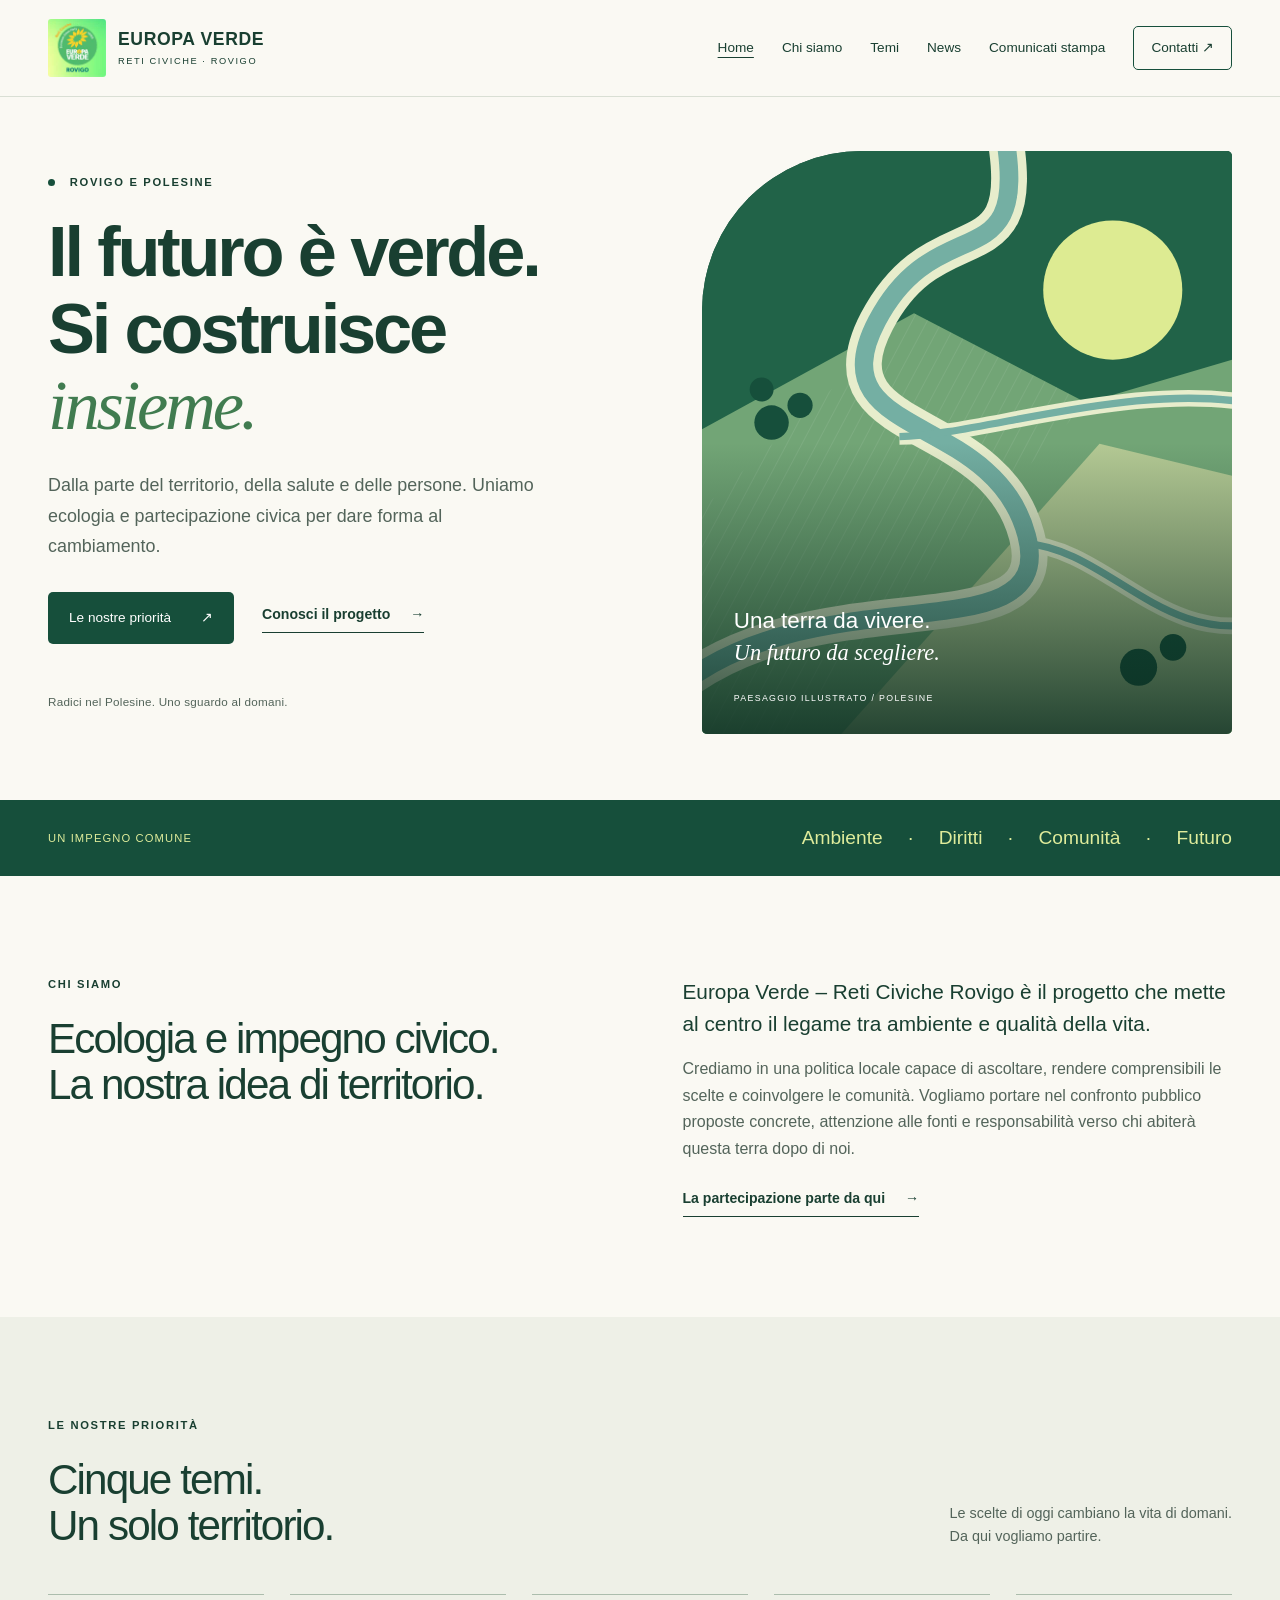
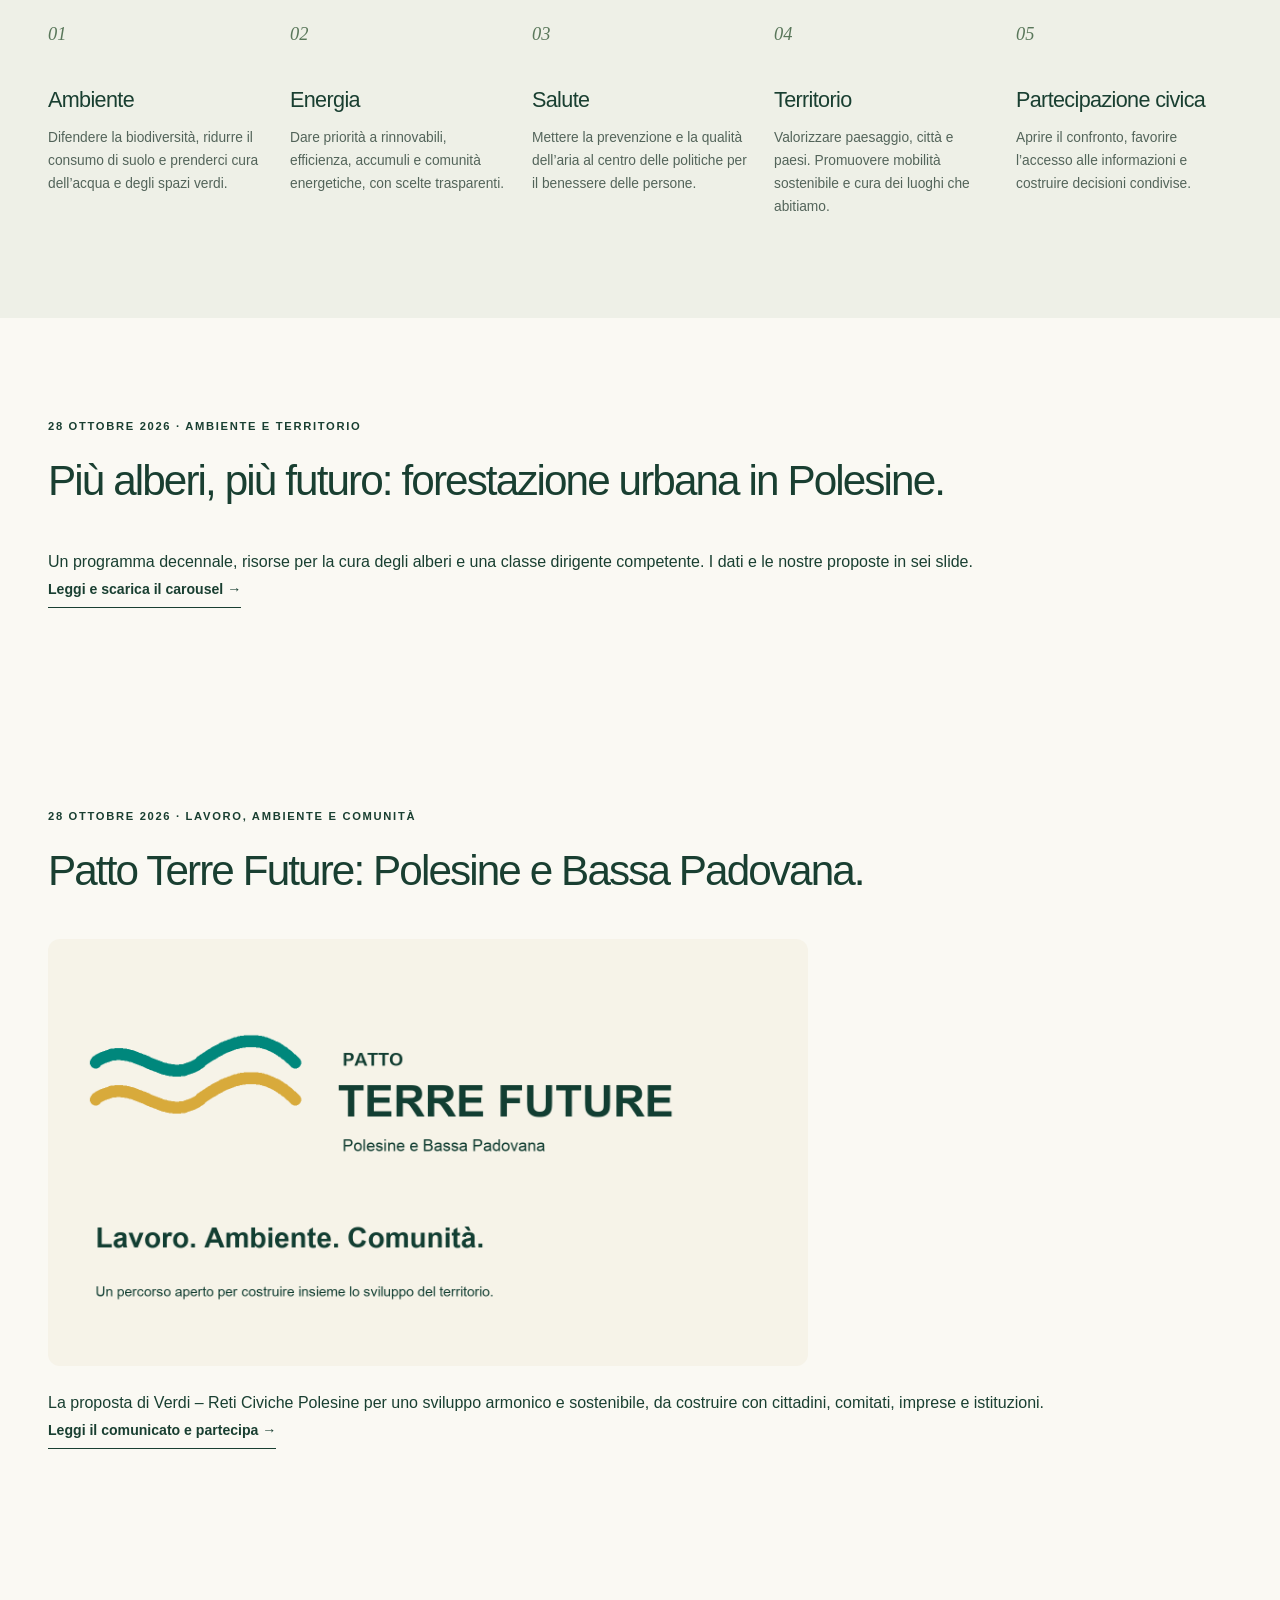
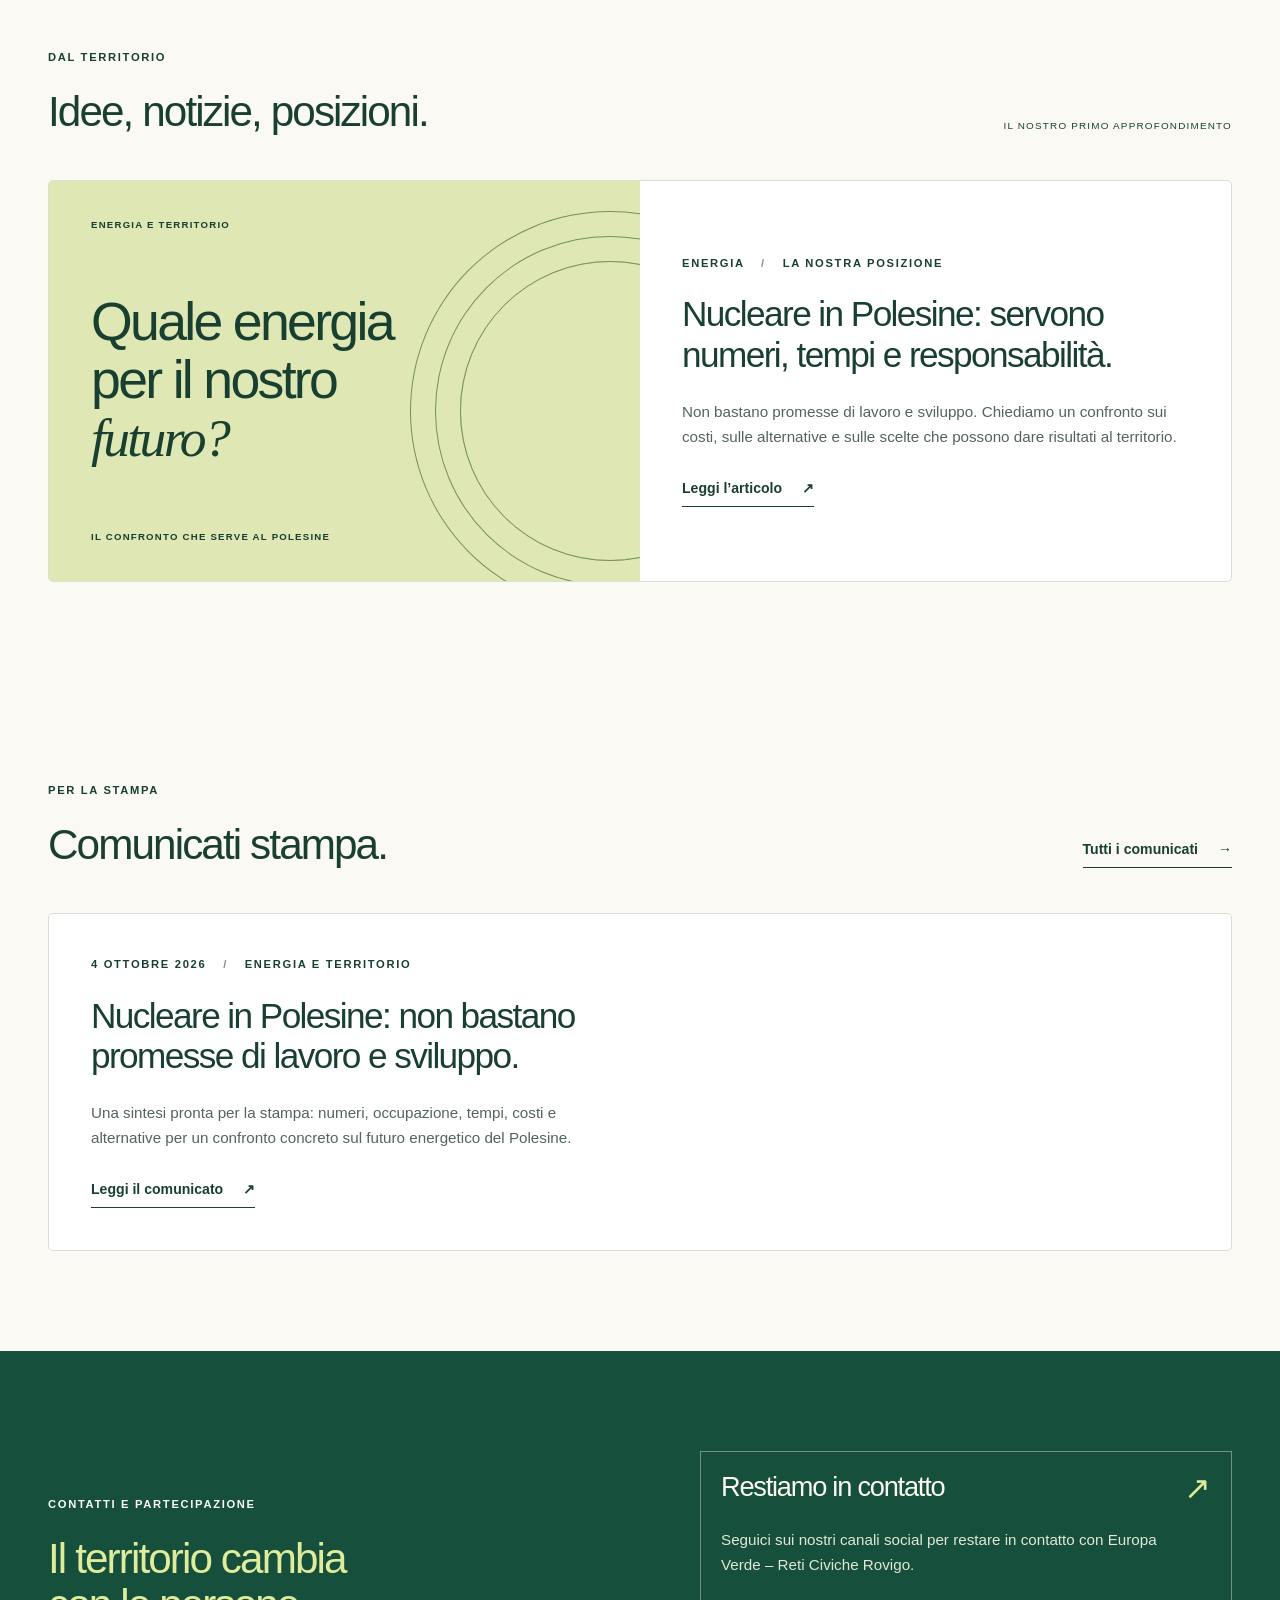
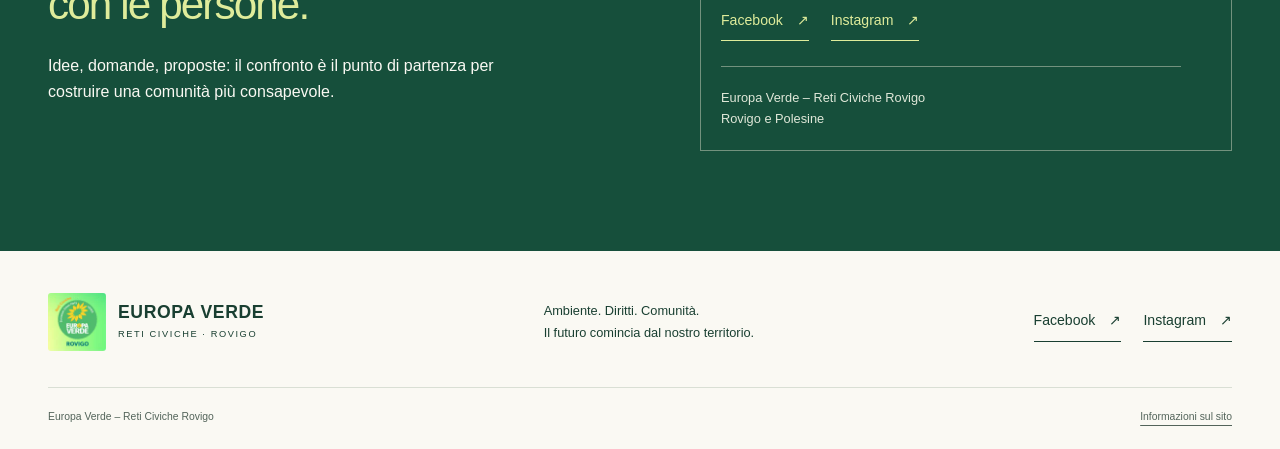
==== commit 64d70bb0: "Pubblica comunicato e brand Patto Terre Future" ====
--- a/index.html
+++ b/index.html
@@ -1,2 +1,2 @@
 <!doctype html>
-<html lang="it"><head><meta charset="utf-8"><meta name="viewport" content="width=device-width, initial-scale=1"><meta name="theme-color" content="#164f3b"><title>Europa Verde – Reti Civiche Rovigo</title><meta name="description" content="Ambiente, energia, salute, territorio e partecipazione civica. Idee e proposte per il futuro di Rovigo e del Polesine."><meta property="og:title" content="Europa Verde – Reti Civiche Rovigo"><meta property="og:description" content="Ambiente, energia, salute, territorio e partecipazione civica. Idee e proposte per il futuro di Rovigo e del Polesine."><meta property="og:locale" content="it_IT"><meta property="og:type" content="website"><link rel="icon" href="assets/img/logo-europa-verde-rovigo.jpg" type="image/jpeg"><link rel="stylesheet" href="assets/css/style.css"><script src="assets/js/main.js" defer></script></head><body><a class="skip" href="#contenuto">Salta al contenuto</a><header class="site-header"><div class="wrap header-inner"><a class="brand" href="index.html" aria-label="Europa Verde – Reti Civiche Rovigo, home"><img src="assets/img/logo-europa-verde-rovigo.jpg" width="48" height="48" alt=""><span>EUROPA VERDE<small>RETI CIVICHE · ROVIGO</small></span></a><button class="menu-toggle" type="button" aria-controls="menu" aria-expanded="false" hidden>Menu <span aria-hidden="true">☰</span></button><nav id="menu" aria-label="Navigazione principale"><a href="index.html" aria-current="page">Home</a><a href="#chi-siamo">Chi siamo</a><a href="#temi">Temi</a><a href="#news">News</a><a href="#comunicati">Comunicati stampa</a><a class="nav-contact" href="#contatti">Contatti <span aria-hidden="true">↗</span></a></nav></div></header><main id="contenuto"><section class="hero wrap" aria-labelledby="hero-title"><div class="hero-copy"><p class="eyebrow"><span class="dot"></span> ROVIGO E POLESINE</p><h1 id="hero-title">Il futuro è verde.<br> Si costruisce<br>  <em>insieme.</em></h1><p class="lead">Dalla parte del territorio, della salute e delle persone. Uniamo ecologia e partecipazione civica per dare forma al cambiamento.</p><div class="actions"><a class="button" href="#temi">Le nostre priorità <span aria-hidden="true">↗</span></a><a class="text-link" href="#chi-siamo">Conosci il progetto <span aria-hidden="true">→</span></a></div><p class="hero-note">Radici nel Polesine. Uno sguardo al domani.</p></div><figure class="hero-art"><img src="assets/img/polesine.svg" width="800" height="880" alt="Illustrazione astratta di campi e corsi d’acqua, ispirata al paesaggio polesano"><figcaption>Una terra da vivere.<br> <strong>Un futuro da scegliere.</strong><span>PAESAGGIO ILLUSTRATO / POLESINE</span></figcaption></figure></section><div class="values-band"><div class="wrap"><span>Un impegno comune</span><p>Ambiente <b>·</b> Diritti <b>·</b> Comunità <b>·</b> Futuro</p></div></div><section id="chi-siamo" class="wrap section about"><div><p class="eyebrow">CHI SIAMO</p><h2>Ecologia e impegno civico.<br> La nostra idea di territorio.</h2></div><div><p class="large-copy">Europa Verde – Reti Civiche Rovigo è il progetto che mette al centro il legame tra ambiente e qualità della vita.</p><p>Crediamo in una politica locale capace di ascoltare, rendere comprensibili le scelte e coinvolgere le comunità. Vogliamo portare nel confronto pubblico proposte concrete, attenzione alle fonti e responsabilità verso chi abiterà questa terra dopo di noi.</p><a class="text-link" href="#contatti">La partecipazione parte da qui <span aria-hidden="true">→</span></a></div></section><section id="temi" class="themes section"><div class="wrap"><div class="section-heading"><div><p class="eyebrow">LE NOSTRE PRIORITÀ</p><h2>Cinque temi.<br> Un solo territorio.</h2></div><p>Le scelte di oggi cambiano la vita di domani.<br> Da qui vogliamo partire.</p></div><div class="theme-grid"><article class="theme"><span class="theme-number">01</span><h3>Ambiente</h3><p>Difendere la biodiversità, ridurre il consumo di suolo e prenderci cura dell’acqua e degli spazi verdi.</p></article><article class="theme"><span class="theme-number">02</span><h3>Energia</h3><p>Dare priorità a rinnovabili, efficienza, accumuli e comunità energetiche, con scelte trasparenti.</p></article><article class="theme"><span class="theme-number">03</span><h3>Salute</h3><p>Mettere la prevenzione e la qualità dell’aria al centro delle politiche per il benessere delle persone.</p></article><article class="theme"><span class="theme-number">04</span><h3>Territorio</h3><p>Valorizzare paesaggio, città e paesi. Promuovere mobilità sostenibile e cura dei luoghi che abitiamo.</p></article><article class="theme"><span class="theme-number">05</span><h3>Partecipazione civica</h3><p>Aprire il confronto, favorire l’accesso alle informazioni e costruire decisioni condivise.</p></article></div></div></section><section class="wrap section"><div class="section-heading"><div><p class="eyebrow">28 OTTOBRE 2026 · AMBIENTE E TERRITORIO</p><h2>Più alberi, più futuro: forestazione urbana in Polesine.</h2></div></div><p>Un programma decennale, risorse per la cura degli alberi e una classe dirigente competente. I dati e le nostre proposte in sei slide.</p><a class="text-link" href="forestazione-urbana.html">Leggi e scarica il carousel →</a></section><section id="news" class="wrap section"><div class="section-heading"><div><p class="eyebrow">DAL TERRITORIO</p><h2>Idee, notizie, posizioni.</h2></div><span class="section-label">IL NOSTRO PRIMO APPROFONDIMENTO</span></div><article class="news-feature"><div class="news-visual" aria-hidden="true"><span>ENERGIA E TERRITORIO</span><p>Quale energia<br> per il nostro<br> <em>futuro?</em></p><div class="orb"></div><span>IL CONFRONTO CHE SERVE AL POLESINE</span></div><div class="news-copy"><p class="eyebrow">ENERGIA <span class="separator">/</span> LA NOSTRA POSIZIONE</p><h3><a href="article-nucleare.html">Nucleare in Polesine: servono numeri, tempi e responsabilità.</a></h3><p>Non bastano promesse di lavoro e sviluppo. Chiediamo un confronto sui costi, sulle alternative e sulle scelte che possono dare risultati al territorio.</p><a class="text-link" href="article-nucleare.html">Leggi l’articolo <span aria-hidden="true">↗</span></a></div></article></section><section id="comunicati" class="wrap section"><div class="section-heading"><div><p class="eyebrow">PER LA STAMPA</p><h2>Comunicati stampa.</h2></div><a class="text-link" href="comunicati-stampa.html">Tutti i comunicati <span aria-hidden="true">→</span></a></div><article class="news-feature"><div class="news-copy"><p class="eyebrow">4 OTTOBRE 2026 <span class="separator">/</span> ENERGIA E TERRITORIO</p><h3><a href="comunicati-stampa.html">Nucleare in Polesine: non bastano promesse di lavoro e sviluppo.</a></h3><p>Una sintesi pronta per la stampa: numeri, occupazione, tempi, costi e alternative per un confronto concreto sul futuro energetico del Polesine.</p><a class="text-link" href="comunicati-stampa.html">Leggi il comunicato <span aria-hidden="true">↗</span></a></article></section><section id="contatti" class="contact section"><div class="wrap contact-inner"><div><p class="eyebrow">CONTATTI E PARTECIPAZIONE</p><h2>Il territorio cambia<br> con le persone.</h2><p>Idee, domande, proposte: il confronto è il punto di partenza per costruire una comunità più consapevole.</p></div><div class="contact-panel"><span class="contact-symbol" aria-hidden="true">↗</span><h3>Restiamo in contatto</h3><p>Seguici sui nostri canali social per restare in contatto con Europa Verde – Reti Civiche Rovigo.</p><nav class="social-links" aria-label="Canali social"><a href="https://www.facebook.com/VerdiRetiCivichePolesine">Facebook <span aria-hidden="true">↗</span></a><a href="https://www.instagram.com/verdi_reticiviche/">Instagram <span aria-hidden="true">↗</span></a></nav><p class="small">Europa Verde – Reti Civiche Rovigo<br> Rovigo e Polesine</p></div></div></section></main><footer class="site-footer"><div class="wrap footer-top"><a class="brand" href="index.html"><img src="assets/img/logo-europa-verde-rovigo.jpg" width="42" height="42" alt=""><span>EUROPA VERDE<small>RETI CIVICHE · ROVIGO</small></span></a><p>Ambiente. Diritti. Comunità.<br> Il futuro comincia dal nostro territorio.</p><nav class="social-links" aria-label="Canali social"><a href="https://www.facebook.com/VerdiRetiCivichePolesine">Facebook <span aria-hidden="true">↗</span></a><a href="https://www.instagram.com/verdi_reticiviche/">Instagram <span aria-hidden="true">↗</span></a></nav></div><div class="wrap footer-bottom"><span>Europa Verde – Reti Civiche Rovigo</span><span><a href="privacy.html">Informazioni sul sito</a></span></div></footer></body></html>+<html lang="it"><head><meta charset="utf-8"><meta name="viewport" content="width=device-width, initial-scale=1"><meta name="theme-color" content="#164f3b"><title>Europa Verde – Reti Civiche Rovigo</title><meta name="description" content="Ambiente, energia, salute, territorio e partecipazione civica. Idee e proposte per il futuro di Rovigo e del Polesine."><meta property="og:title" content="Europa Verde – Reti Civiche Rovigo"><meta property="og:description" content="Ambiente, energia, salute, territorio e partecipazione civica. Idee e proposte per il futuro di Rovigo e del Polesine."><meta property="og:locale" content="it_IT"><meta property="og:type" content="website"><link rel="icon" href="assets/img/logo-europa-verde-rovigo.jpg" type="image/jpeg"><link rel="stylesheet" href="assets/css/style.css"><script src="assets/js/main.js" defer></script></head><body><a class="skip" href="#contenuto">Salta al contenuto</a><header class="site-header"><div class="wrap header-inner"><a class="brand" href="index.html" aria-label="Europa Verde – Reti Civiche Rovigo, home"><img src="assets/img/logo-europa-verde-rovigo.jpg" width="48" height="48" alt=""><span>EUROPA VERDE<small>RETI CIVICHE · ROVIGO</small></span></a><button class="menu-toggle" type="button" aria-controls="menu" aria-expanded="false" hidden>Menu <span aria-hidden="true">☰</span></button><nav id="menu" aria-label="Navigazione principale"><a href="index.html" aria-current="page">Home</a><a href="#chi-siamo">Chi siamo</a><a href="#temi">Temi</a><a href="#news">News</a><a href="#comunicati">Comunicati stampa</a><a class="nav-contact" href="#contatti">Contatti <span aria-hidden="true">↗</span></a></nav></div></header><main id="contenuto"><section class="hero wrap" aria-labelledby="hero-title"><div class="hero-copy"><p class="eyebrow"><span class="dot"></span> ROVIGO E POLESINE</p><h1 id="hero-title">Il futuro è verde.<br> Si costruisce<br>  <em>insieme.</em></h1><p class="lead">Dalla parte del territorio, della salute e delle persone. Uniamo ecologia e partecipazione civica per dare forma al cambiamento.</p><div class="actions"><a class="button" href="#temi">Le nostre priorità <span aria-hidden="true">↗</span></a><a class="text-link" href="#chi-siamo">Conosci il progetto <span aria-hidden="true">→</span></a></div><p class="hero-note">Radici nel Polesine. Uno sguardo al domani.</p></div><figure class="hero-art"><img src="assets/img/polesine.svg" width="800" height="880" alt="Illustrazione astratta di campi e corsi d’acqua, ispirata al paesaggio polesano"><figcaption>Una terra da vivere.<br> <strong>Un futuro da scegliere.</strong><span>PAESAGGIO ILLUSTRATO / POLESINE</span></figcaption></figure></section><div class="values-band"><div class="wrap"><span>Un impegno comune</span><p>Ambiente <b>·</b> Diritti <b>·</b> Comunità <b>·</b> Futuro</p></div></div><section id="chi-siamo" class="wrap section about"><div><p class="eyebrow">CHI SIAMO</p><h2>Ecologia e impegno civico.<br> La nostra idea di territorio.</h2></div><div><p class="large-copy">Europa Verde – Reti Civiche Rovigo è il progetto che mette al centro il legame tra ambiente e qualità della vita.</p><p>Crediamo in una politica locale capace di ascoltare, rendere comprensibili le scelte e coinvolgere le comunità. Vogliamo portare nel confronto pubblico proposte concrete, attenzione alle fonti e responsabilità verso chi abiterà questa terra dopo di noi.</p><a class="text-link" href="#contatti">La partecipazione parte da qui <span aria-hidden="true">→</span></a></div></section><section id="temi" class="themes section"><div class="wrap"><div class="section-heading"><div><p class="eyebrow">LE NOSTRE PRIORITÀ</p><h2>Cinque temi.<br> Un solo territorio.</h2></div><p>Le scelte di oggi cambiano la vita di domani.<br> Da qui vogliamo partire.</p></div><div class="theme-grid"><article class="theme"><span class="theme-number">01</span><h3>Ambiente</h3><p>Difendere la biodiversità, ridurre il consumo di suolo e prenderci cura dell’acqua e degli spazi verdi.</p></article><article class="theme"><span class="theme-number">02</span><h3>Energia</h3><p>Dare priorità a rinnovabili, efficienza, accumuli e comunità energetiche, con scelte trasparenti.</p></article><article class="theme"><span class="theme-number">03</span><h3>Salute</h3><p>Mettere la prevenzione e la qualità dell’aria al centro delle politiche per il benessere delle persone.</p></article><article class="theme"><span class="theme-number">04</span><h3>Territorio</h3><p>Valorizzare paesaggio, città e paesi. Promuovere mobilità sostenibile e cura dei luoghi che abitiamo.</p></article><article class="theme"><span class="theme-number">05</span><h3>Partecipazione civica</h3><p>Aprire il confronto, favorire l’accesso alle informazioni e costruire decisioni condivise.</p></article></div></div></section><section class="wrap section"><div class="section-heading"><div><p class="eyebrow">28 OTTOBRE 2026 · AMBIENTE E TERRITORIO</p><h2>Più alberi, più futuro: forestazione urbana in Polesine.</h2></div></div><p>Un programma decennale, risorse per la cura degli alberi e una classe dirigente competente. I dati e le nostre proposte in sei slide.</p><a class="text-link" href="forestazione-urbana.html">Leggi e scarica il carousel →</a></section><section class="wrap section"><div class="section-heading"><div><p class="eyebrow">28 OTTOBRE 2026 · LAVORO, AMBIENTE E COMUNITÀ</p><h2>Patto Terre Future: Polesine e Bassa Padovana.</h2></div></div><a href="patto-terre-future.html"><img src="patto-terre-future.png" width="1600" height="900" loading="lazy" style="width:100%;max-width:760px;height:auto;border-radius:12px;margin-bottom:24px" alt="Patto Terre Future: lavoro, ambiente, comunità"></a><p>La proposta di Verdi – Reti Civiche Polesine per uno sviluppo armonico e sostenibile, da costruire con cittadini, comitati, imprese e istituzioni.</p><a class="text-link" href="patto-terre-future.html">Leggi il comunicato e partecipa →</a></section><section id="news" class="wrap section"><div class="section-heading"><div><p class="eyebrow">DAL TERRITORIO</p><h2>Idee, notizie, posizioni.</h2></div><span class="section-label">IL NOSTRO PRIMO APPROFONDIMENTO</span></div><article class="news-feature"><div class="news-visual" aria-hidden="true"><span>ENERGIA E TERRITORIO</span><p>Quale energia<br> per il nostro<br> <em>futuro?</em></p><div class="orb"></div><span>IL CONFRONTO CHE SERVE AL POLESINE</span></div><div class="news-copy"><p class="eyebrow">ENERGIA <span class="separator">/</span> LA NOSTRA POSIZIONE</p><h3><a href="article-nucleare.html">Nucleare in Polesine: servono numeri, tempi e responsabilità.</a></h3><p>Non bastano promesse di lavoro e sviluppo. Chiediamo un confronto sui costi, sulle alternative e sulle scelte che possono dare risultati al territorio.</p><a class="text-link" href="article-nucleare.html">Leggi l’articolo <span aria-hidden="true">↗</span></a></div></article></section><section id="comunicati" class="wrap section"><div class="section-heading"><div><p class="eyebrow">PER LA STAMPA</p><h2>Comunicati stampa.</h2></div><a class="text-link" href="comunicati-stampa.html">Tutti i comunicati <span aria-hidden="true">→</span></a></div><article class="news-feature"><div class="news-copy"><p class="eyebrow">4 OTTOBRE 2026 <span class="separator">/</span> ENERGIA E TERRITORIO</p><h3><a href="comunicati-stampa.html">Nucleare in Polesine: non bastano promesse di lavoro e sviluppo.</a></h3><p>Una sintesi pronta per la stampa: numeri, occupazione, tempi, costi e alternative per un confronto concreto sul futuro energetico del Polesine.</p><a class="text-link" href="comunicati-stampa.html">Leggi il comunicato <span aria-hidden="true">↗</span></a></article></section><section id="contatti" class="contact section"><div class="wrap contact-inner"><div><p class="eyebrow">CONTATTI E PARTECIPAZIONE</p><h2>Il territorio cambia<br> con le persone.</h2><p>Idee, domande, proposte: il confronto è il punto di partenza per costruire una comunità più consapevole.</p></div><div class="contact-panel"><span class="contact-symbol" aria-hidden="true">↗</span><h3>Restiamo in contatto</h3><p>Seguici sui nostri canali social per restare in contatto con Europa Verde – Reti Civiche Rovigo.</p><nav class="social-links" aria-label="Canali social"><a href="https://www.facebook.com/VerdiRetiCivichePolesine">Facebook <span aria-hidden="true">↗</span></a><a href="https://www.instagram.com/verdi_reticiviche/">Instagram <span aria-hidden="true">↗</span></a></nav><p class="small">Europa Verde – Reti Civiche Rovigo<br> Rovigo e Polesine</p></div></div></section></main><footer class="site-footer"><div class="wrap footer-top"><a class="brand" href="index.html"><img src="assets/img/logo-europa-verde-rovigo.jpg" width="42" height="42" alt=""><span>EUROPA VERDE<small>RETI CIVICHE · ROVIGO</small></span></a><p>Ambiente. Diritti. Comunità.<br> Il futuro comincia dal nostro territorio.</p><nav class="social-links" aria-label="Canali social"><a href="https://www.facebook.com/VerdiRetiCivichePolesine">Facebook <span aria-hidden="true">↗</span></a><a href="https://www.instagram.com/verdi_reticiviche/">Instagram <span aria-hidden="true">↗</span></a></nav></div><div class="wrap footer-bottom"><span>Europa Verde – Reti Civiche Rovigo</span><span><a href="privacy.html">Informazioni sul sito</a></span></div></footer></body></html>
